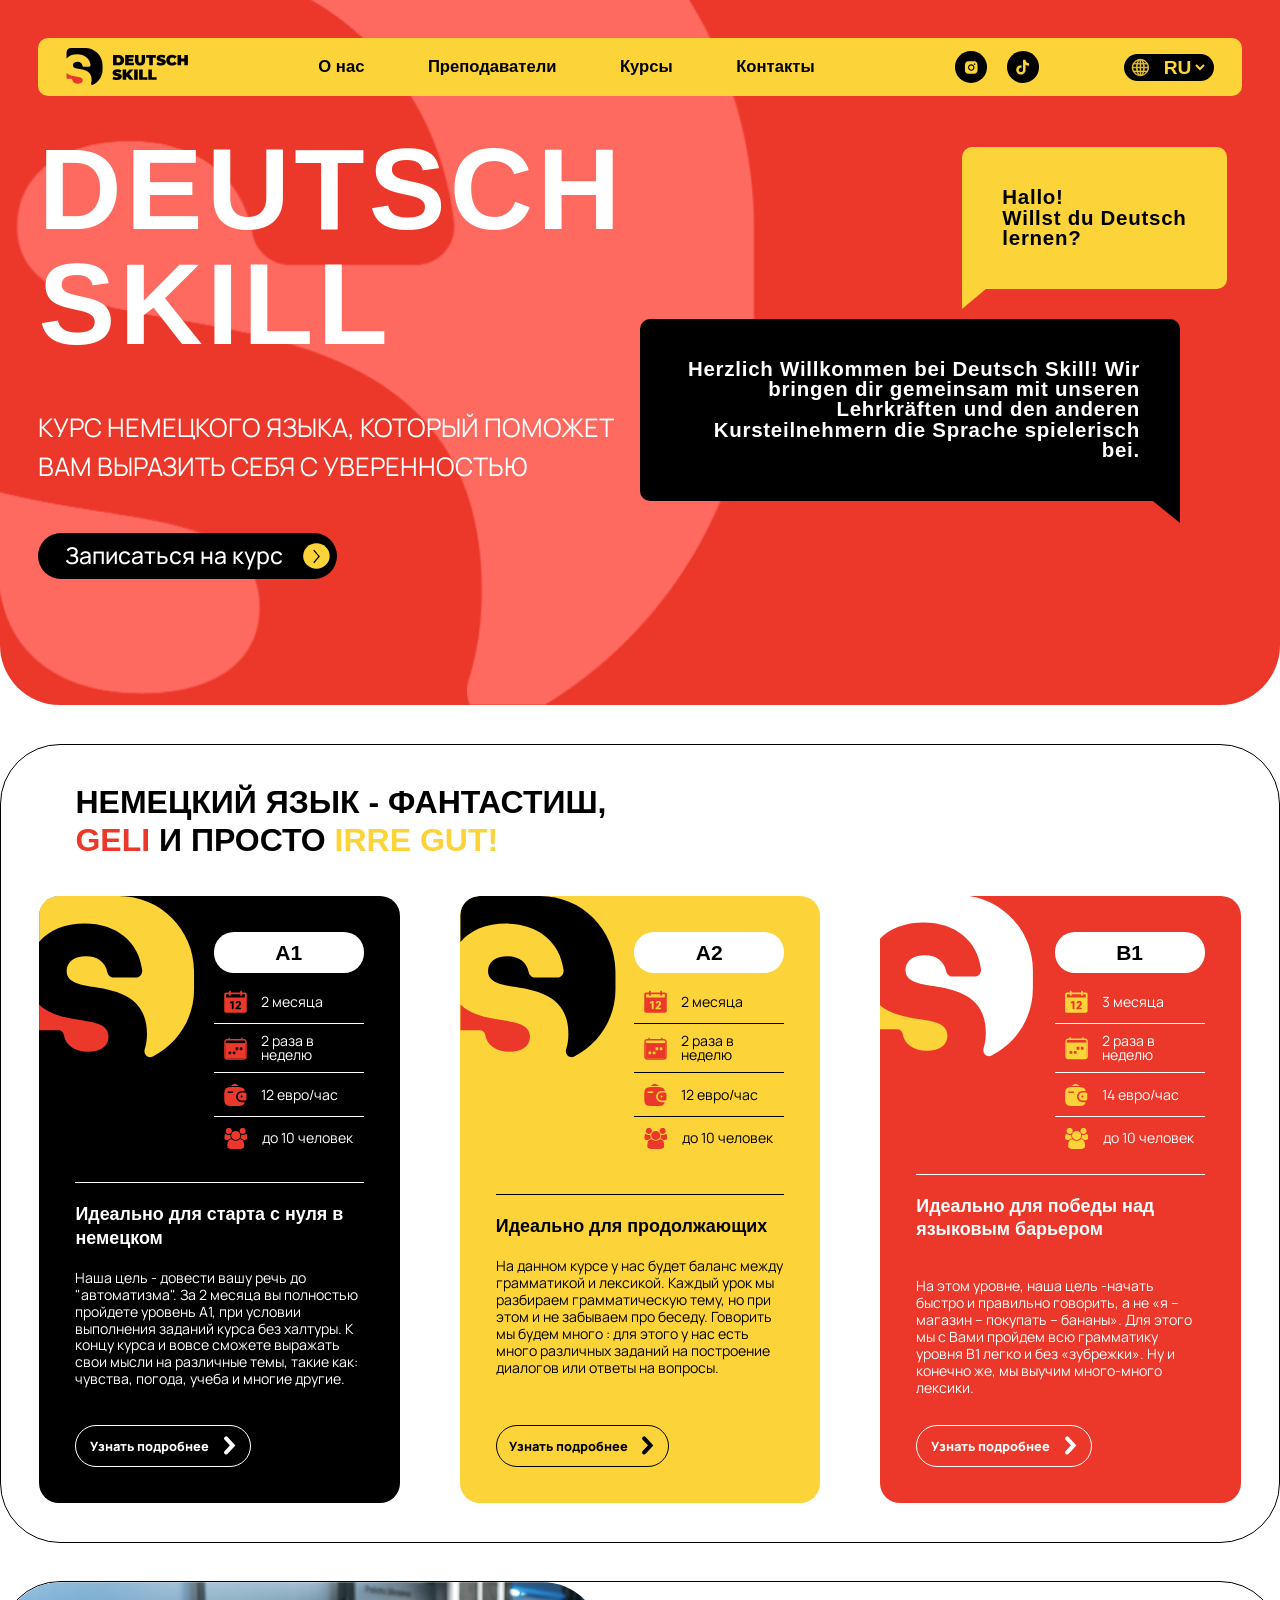
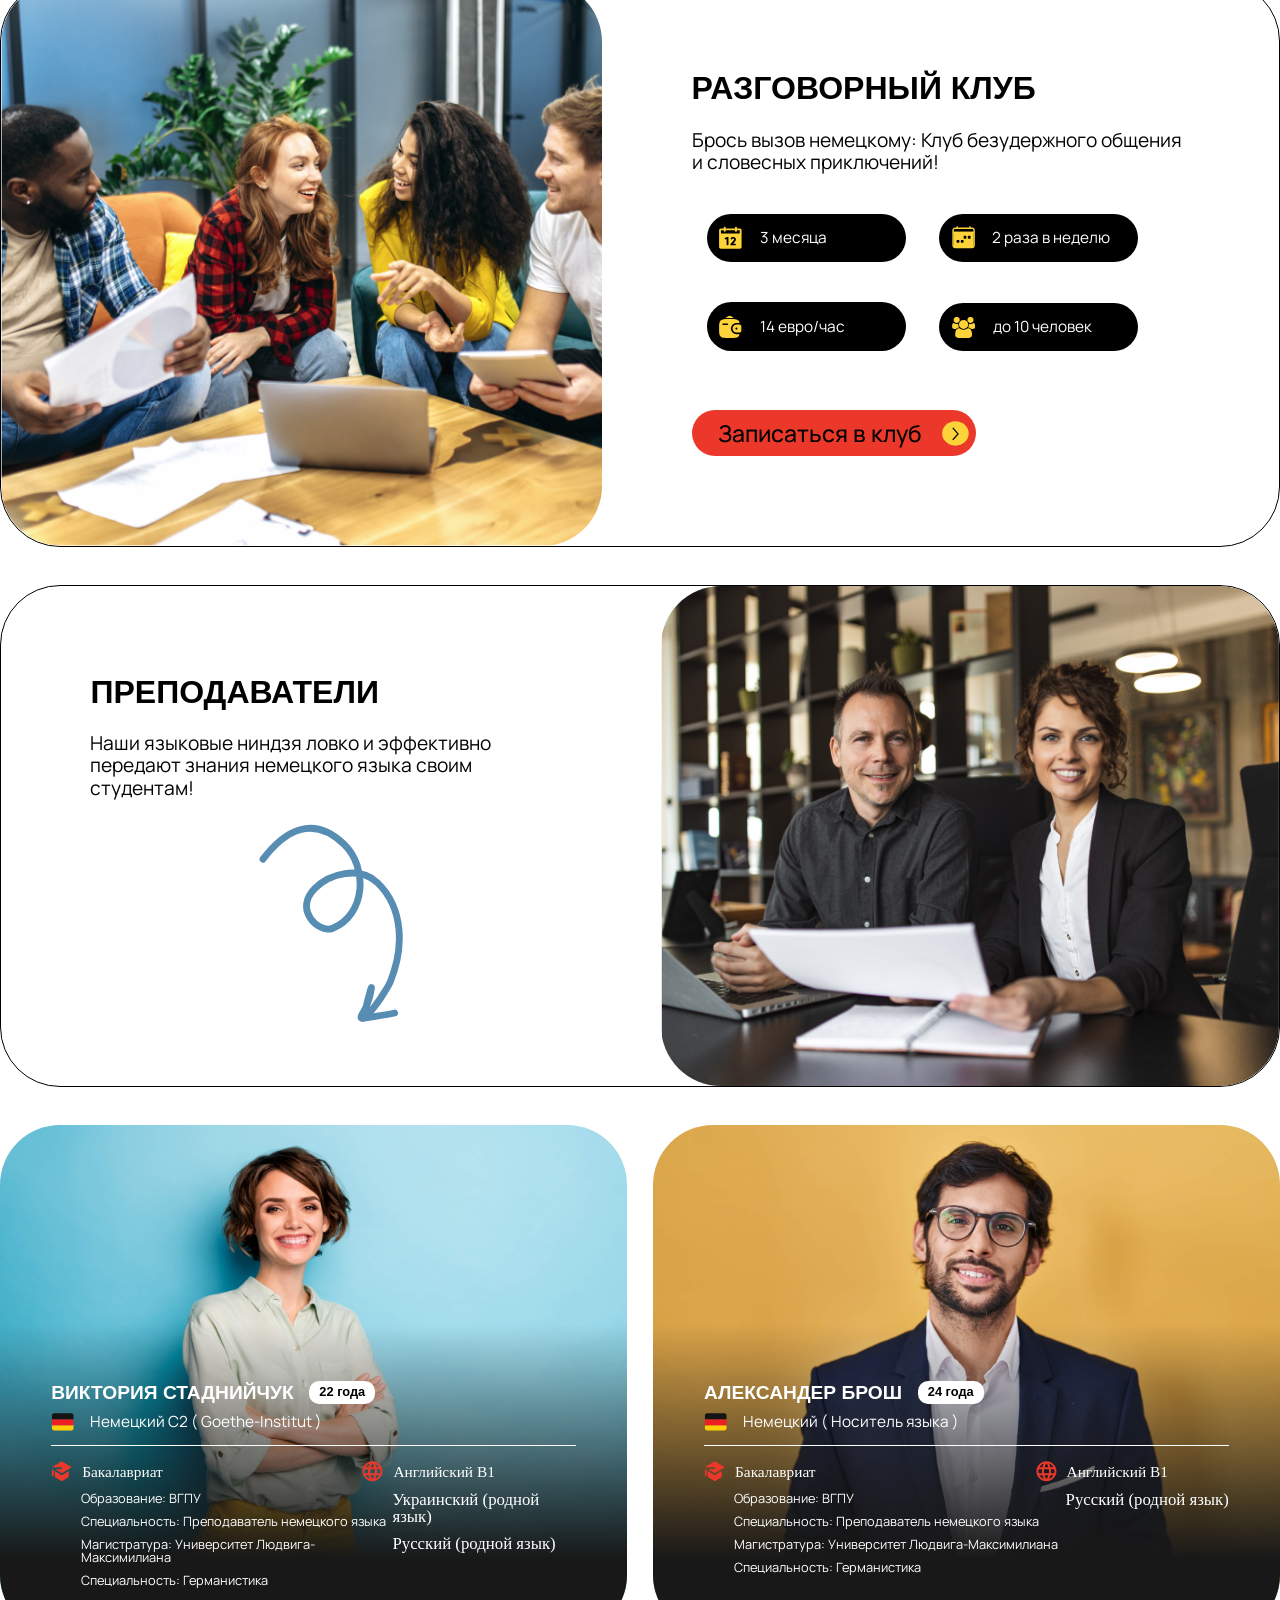
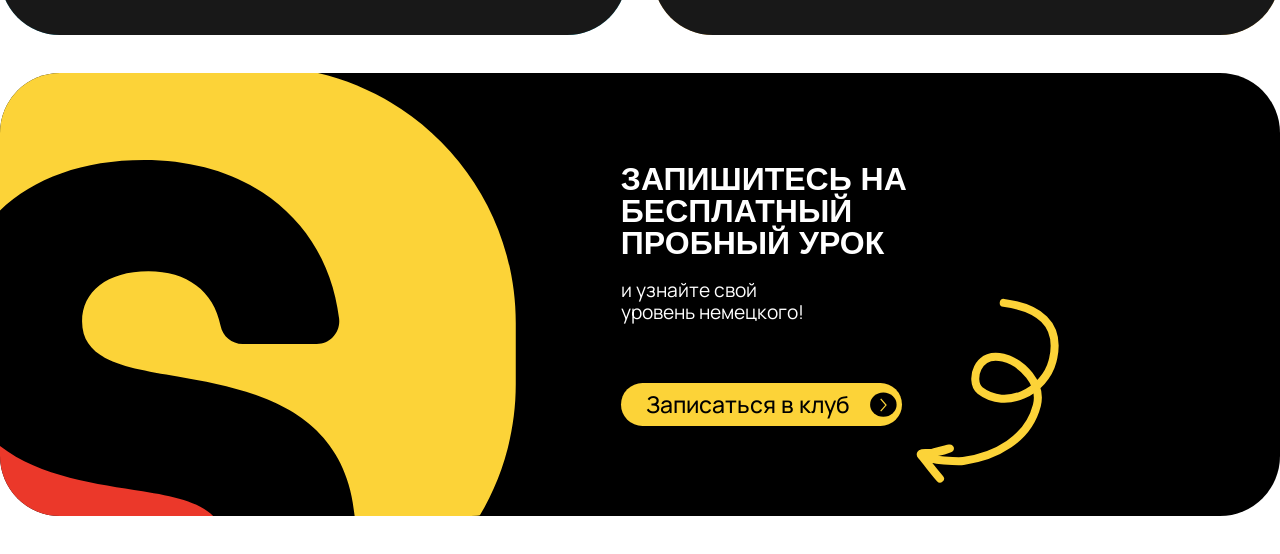
==== index.html @ 9c13a824 "send to TG" ====
<!DOCTYPE html>
<html lang="ru">

<head>
    <meta charset="UTF-8">
    <meta http-equiv="X-UA-Compatible" content="IE=edge">
    <meta name="viewport" content="width=device-width, initial-scale=1.0">
    <!-- fonts -->
    <link rel="stylesheet" href="https://fonts.cdnfonts.com/css/gilroy-bold?styles=20876,20877,20878,20879,20880">
    <link rel="preconnect" href="https://fonts.googleapis.com">
    <link rel="preconnect" href="https://fonts.gstatic.com" crossorigin>
    <link href="https://fonts.googleapis.com/css2?family=Manrope:wght@200;300;400;500;600;700;800&display=swap"
        rel="stylesheet">
    <link rel="preconnect" href="fonts/Object_Sans/ObjectSans/ObjectSans-Heavy.otf">
    <link rel="preconnect" href="fonts/Object_Sans/ObjectSans/ObjectSans-HeavySlanted.otf">
    <link rel="preconnect" href="fonts/Object_Sans/ObjectSans/ObjectSans-Regular.otf">
    <link rel="preconnect" href="fonts/Object_Sans/ObjectSans/ObjectSans-Slanted.otf">

    <link rel="stylesheet" href="style.css">

    <title>DeutschSkill</title>
    <link rel="shortcut icon" type="image/svg" href="src/ico/favicon.ico" />
</head>

<body>
    <script src="js/lang.js"></script>
    <div class="wrapper">

        <section id="header">
            <header class="header">
                <div class="header-navigation">
                    <div class="header-navigation-large">
                        <div class="navigation-logo">
                            <img src="src/img/Group.svg" alt="Logo_nav">
                        </div>
                        <nav class="navigation-navbar ">
                            <a href="#club" class="navigation-navbar--pill lng-menu-about">О нас</a>
                            <a href="#teachersblock" class="navigation-navbar--pill lng-menu-teachers">Преподаватели</a>
                            <a href="#cards" class="navigation-navbar--pill lng-menu-courses">Курсы</a>
                            <a href="#inviteblock" class="navigation-navbar--pill lng-menu-contact">Контакты</a>
                        </nav>
                        <div class="navigation-links">
                            <div class="navigation-links--socialbtn">
                                <a href="#"><img src="src/ico/bxl_instagram.svg" alt="instagram_icon"></a>
                            </div>
                            <div class="navigation-links--socialbtn">
                                <a href="#"><img src="src/ico/bxl_tiktok.svg" alt="tiktok_icon"></a>
                            </div>
                        </div>
                        <div class="navigation-lang">
                            <div class="navigation-lang--current">
                                <img src="src/ico/global.svg" alt="" class="navigation-lang--ico">
                                <select class="navigation-lang--lang">
                                    <option value="ua">UA</option>
                                    <option value="ru" selected>RU</option>
                                    <option value="de">DE</option>
                                </select>
                            </div>
                        </div>
                    </div>
                    <div class="header-navigation-mobile">
                        <div class="navigation-logo">
                            <a href="#header">
                                <img src="src/img/Group.svg" alt="Logo_nav">
                            </a>
                        </div>
                        <nav class="navigation-navbar-mobile hidden-d">
                            <a href="#club" class="navigation-navbar--pill lng-mobilemenu-about">О нас</a></li>
                            <a href="#teachersblock"
                                class="navigation-navbar--pill lng-mobilemenu-teachers">Преподаватели</a>
                            <a href="#cards" class="navigation-navbar--pill lng-mobilemenu-courses">Курсы</a>
                            <a href="#inviteblock" class="navigation-navbar--pill lng-mobilemenu-contact">Контакты</a>
                        </nav>
                        <div class="navigation-mobile--buttons">
                            <div class="navigation-mobile--burgerpill">
                                <img src="src/ico/burger-menu.svg" alt="burger" class="burgerpill">
                                <img src="src/ico/burger-menu_cross.svg" alt="cross" class="burgerpill-cross hidden-d">
                            </div>
                            <div class="navigation-lang">
                                <div class="navigation-lang--current">
                                    <img src="src/ico/global.svg" alt="" class="navigation-lang--ico">
                                    <select class="navigation-lang--lang">
                                        <option value="ua">UA</option>
                                        <option value="ru" selected>RU</option>
                                        <option value="de">DE</option>
                                    </select>
                                </div>
                            </div>
                        </div>
                    </div>
                </div>
                <div class="header-content">
                    <div class="header-content--textblock">
                        <h1 class="header-title">Deutsch <br> SKILL</h1>
                        <h2 class="header-description lng-head">Курс немецкого языка, который поможет <br> вам выразить
                            себя с
                            уверенностью</h2>
                        <div class="header-button btnanimate s-btn">
                            <div class="header-button--text lng-btn1">Записаться на курс</div>
                            <a href="#" class="header-button--link"><img class="button--img" src="src/ico/circle.svg"
                                    alt="header_btn"></a>
                        </div>
                    </div>
                    <div class="header-content--images">
                        <div id="dialog1" class="dialog1 clodchat hidden">
                            <p>Hallo!<br>Willst du Deutsch <br> lernen?</p>
                        </div>
                        <div id="dialog2" class="dialog2 clodchat hidden">
                            <p>Herzlich Willkommen bei Deutsch Skill! Wir bringen dir gemeinsam mit unseren Lehrkräften
                                und den anderen Kursteilnehmern
                                die Sprache spielerisch bei.</p>
                        </div>
                        <div id="dialog3" class="dialog3 clodchat hidden">
                            <p>Ooh, das klingt interessant! Wie melde ich mich für den Sprachkurs an?</p>
                        </div>
                    </div>
                </div>
            </header>
        </section>
        <section id="cards">
            <div class="coursescards">
                <h2 class="coursescards-header lng-cours-head">НЕМЕЦКИЙ ЯЗЫК - ФАНТАСТИШ, <br> <span
                        class="red">GELI</span> И ПРОСТО
                    <span class="yellow">IRRE GUT!</span>
                </h2>
                <div class="coursescards-cards">
                    <div class="coursescards-cards--card card1">
                        <div class="card-header">
                            <div class="card-header--logo"></div>
                            <div class="card-header--content">
                                <div class="level">
                                    <p>A1</p>
                                </div>
                                <div class="session card-token"><img src="src/ico/calendar_r.svg" alt="session">
                                    <p class="lng-card-session-a1">2 месяца</p>
                                </div>
                                <div class="period card-token"><img src="src/ico/calendar2_r.svg" alt="period">
                                    <p class="lng-card-period-a1">2 раза в неделю</p>
                                </div>
                                <div class="price card-token"><img src="src/ico/wallet_r.svg" alt="price">
                                    <p class="lng-card-price-a1">12 евро/час</p>
                                </div>
                                <div class="group card-token"><img src="src/ico/fa_group_r.svg" alt="group">
                                    <p class="lng-card-group-a1">до 10 человек</p>
                                </div>
                            </div>
                        </div>
                        <div class="cadr-description">
                            <h3 class="cadr-description--title lng-a1-title">Идеально для старта с нуля в немецком</h3>
                            <p class="cadr-description--text lng-a1-text">Наша цель - довести вашу речь до
                                "автоматизма". За 2
                                месяца вы полностью пройдете уровень А1, при условии выполнения заданий курса без
                                халтуры. К концу курса и вовсе сможете выражать свои мысли на различные темы, такие как:
                                чувства, погода, учеба и многие другие.</p>
                        </div>
                        <div class="card-button btnanimate s-btn">
                            <div class="card-button--text lng-btn2">Узнать подробнее</div>
                            <a href="#" class="card-button--link"><img class="card-button--img"
                                    src="src/ico/polygon_w.svg" alt="card_btn"></a>
                        </div>
                    </div>
                    <div class="coursescards-cards--card card2">
                        <div class="card-header">
                            <div class="card-header--logo"></div>
                            <div class="card-header--content">
                                <div class="level">
                                    <p>A2</p>
                                </div>
                                <div class="session2 card-token"><img src="src/ico/calendar_r.svg" alt="session">
                                    <p class="lng-card-session-a2">2 месяца</p>
                                </div>
                                <div class="period2 card-token"><img src="src/ico/calendar2_r2.svg" alt="period">
                                    <p class="lng-card-period-a2">2 раза в неделю</p>
                                </div>
                                <div class="price2 card-token"><img src="src/ico/wallet_r.svg" alt="price">
                                    <p class="lng-card-price-a2">12 евро/час</p>
                                </div>
                                <div class="group2 card-token"><img src="src/ico/fa_group_r.svg" alt="group">
                                    <p class="lng-card-group-a2">до 10 человек</p>
                                </div>
                            </div>
                        </div>
                        <div class="cadr-description2">
                            <h3 class="cadr-description--title lng-a2-title">Идеально для продолжающих</h3>
                            <p class="cadr-description--text lng-a2-text">На данном курсе у нас будет баланс между
                                грамматикой и
                                лексикой. Каждый урок мы разбираем грамматическую тему, но при этом и не забываем про
                                беседу. Говорить мы будем много : для этого у нас есть много различных заданий на
                                построение диалогов или ответы на вопросы.</p>
                        </div>
                        <div class="card-button2 btnanimate s-btn">
                            <div class="card-button--text lng-btn3">Узнать подробнее</div>
                            <a href="#" class="card-button--link"><img class="card-button--img"
                                    src="src/ico/polygon_b.svg" alt="card_btn"></a>
                        </div>
                    </div>
                    <div class="coursescards-cards--card card3">
                        <div class="card-header">
                            <div class="card-header--logo"></div>
                            <div class="card-header--content">
                                <div class="level">
                                    <p>B1</p>
                                </div>
                                <div class="session card-token"><img src="src/ico/calendar_y.svg" alt="session">
                                    <p class="lng-card-session-b1">3 месяца</p>
                                </div>
                                <div class="period card-token"><img src="src/ico/calendar2_y.svg" alt="period">
                                    <p class="lng-card-period-b1">2 раза в неделю</p>
                                </div>
                                <div class="price card-token"><img src="src/ico/wallet_y.svg" alt="price">
                                    <p class="lng-card-price-b1">14 евро/час</p>
                                </div>
                                <div class="group card-token"><img src="src/ico/fa_group_y.svg" alt="group">
                                    <p class="lng-card-group-b1">до 10 человек</p>
                                </div>
                            </div>
                        </div>
                        <div class="cadr-description">
                            <h3 class="cadr-description--title lng-b1-title">Идеально для победы над языковым барьером
                            </h3>
                            <p class="cadr-description--text lng-b1-text"><br> На этом уровне, наша цель -начать быстро
                                и правильно
                                говорить, а не «я – магазин – покупать – бананы». Для этого мы с Вами пройдем всю
                                грамматику уровня В1 легко и без «зубрежки». Ну и конечно же, мы выучим много-много
                                лексики.</p>
                        </div>
                        <div class="card-button btnanimate s-btn">
                            <div class="card-button--text lng-btn5">Узнать подробнее</div>
                            <a href="#" class="card-button--link"><img class="card-button--img"
                                    src="src/ico/polygon_w.svg" alt="card_btn"></a>
                        </div>
                    </div>
                </div>
            </div>
        </section>
        <section id="club">
            <div class="club">
                <div class="club-img"></div>
                <div class="club-content">
                    <h3 class="club-content--title lng-club-title">РАЗГОВОРНЫЙ КЛУБ</h3>
                    <p class="club-content--description lng-club-text">Брось вызов немецкому: Клуб безудержного общения
                        и словесных
                        приключений!</p>
                    <div class="club-content--tokens">
                        <div class="token">
                            <img src="src/ico/calendar_y.svg" alt="token-img" class="token-img">
                            <div class="token-text lng-club-sesion">3 месяца</div>
                        </div>
                        <div class="token">
                            <img src="src/ico/calendar2_y2.svg" alt="token-img" class="token-img">
                            <div class="token-text lng-club-period">2 раза в неделю</div>
                        </div>
                        <div class="token">
                            <img src="src/ico/wallet_y.svg" alt="token-img" class="token-img">
                            <div class="token-text lng-club-price">14 евро/час</div>
                        </div>
                        <div class="token">
                            <img src="src/ico/fa_group_y.svg" alt="token-img" class="token-img">
                            <div class="token-text lng-club-group">до 10 человек</div>
                        </div>
                    </div>
                    <div class="club-content--btn btnanimate s-btn">
                        <div class="button--text lng-club-btn">Записаться в клуб</div>
                        <a href="#" class="button--link"><img class="button--img" src="src/ico/circle.svg"
                                alt="club-content--btn"></a>
                    </div>
                </div>
            </div>
        </section>
        <section id="teachers">
            <div class="teachers" id="teachersblock">
                <div class="teachers-content">
                    <h3 class="teachers-content--title lng-teach-title">ПРЕПОДАВАТЕЛИ</h3>
                    <p class="teachers-content--text lng-teach-text">Наши языковые ниндзя ловко и эффективно передают
                        знания немецкого
                        языка своим студентам!</p>
                    <img src="src/ico/Vector.svg" alt="arrow" class="teachers-content--img">
                </div>
                <div class="teachers-img"></div>
            </div>
            <div class="teachers-profiles">
                <div class="teachers-profiles--victoria profile">
                    <div class="profile-content">
                        <div class="profiles-name">
                            <h3 class="lng-t1-name">Виктория Стаднийчук</h3>
                            <div class="profiles-age lng-t1-age">22 года</div>
                        </div>
                        <div class="profiles-exp">
                            <img src="src/ico/flag-germany.svg" alt="profiles-exp" class="profiles-exp--img">
                            <p class="profiles-exp--text lng-t1-prof">Немецкий С2 ( Goethe-Institut )</p>
                        </div>
                        <div class="profiles-education">
                            <div class="profiles-education--block1">
                                <div class="profiles-education--text">
                                    <div class="education-title">
                                        <img src="src/ico/education.svg" alt="profiles-education"
                                            class="education-title--img">
                                        <h3 class="education-title--val lng-t1-ed">Бакалавриат</h3>
                                    </div>
                                    <p class="lng-t1-ed1">Образование: ВГПУ</p>
                                    <p class="lng-t1-ed2">Специальность: Преподаватель немецкого языка</p>
                                    <p class="lng-t1-ed3">Магистратура: Университет Людвига-Максимилиана</p>
                                    <p class="lng-t1-ed4">Специальность: Германистика</p>
                                </div>
                            </div>
                            <div class="profiles-education--block2">
                                <div class="profiles-education--lang">
                                    <div class="education-title">
                                        <img src="src/ico/group_r.svg" alt="profiles-education"
                                            class="education-title--img">
                                        <h3 class="education-title--val lng-t1-edl1">Английский B1</h3>
                                    </div>
                                    <p class="lng-t1-edl2">Украинский (родной язык)</p>
                                    <p class="lng-t1-edl3">Русский (родной язык)</p>
                                </div>
                            </div>
                        </div>
                    </div>
                </div>
                <div class="teachers-profiles--alex profile">
                    <div class="profile-content">
                        <div class="profiles-name">
                            <h3 class="lng-t2-name">АЛЕКСАНДЕР БРОШ</h3>
                            <div class="profiles-age lng-t2-age">24 года</div>
                        </div>
                        <div class="profiles-exp">
                            <img src="src/ico/flag-germany.svg" alt="profiles-exp" class="profiles-exp--img">
                            <p class="profiles-exp--text lng-t2-prof">Немецкий ( Носитель языка )</p>
                        </div>
                        <div class="profiles-education">
                            <div class="profiles-education--block1">
                                <div class="profiles-education--text">
                                    <div class="education-title">
                                        <img src="src/ico/education.svg" alt="profiles-education"
                                            class="education-title--img">
                                        <h3 class="education-title--val lng-t2-ed">Бакалавриат</h3>
                                    </div>
                                    <p class="lng-t2-ed1">Образование: ВГПУ</p>
                                    <p class="lng-t2-ed2">Специальность: Преподаватель немецкого языка</p>
                                    <p class="lng-t2-ed3">Магистратура: Университет Людвига-Максимилиана</p>
                                    <p class="lng-t2-ed4">Специальность: Германистика</p>
                                </div>
                            </div>
                            <div class="profiles-education--block2">
                                <div class="profiles-education--lang">
                                    <div class="education-title">
                                        <img src="src/ico/group_r.svg" alt="profiles-education"
                                            class="education-title--img">
                                        <h3 class="education-title--val lng-t2-edl1">Английский B1</h3>
                                    </div>
                                    <p class="lng-t2-edl2">Русский (родной язык)</p>
                                </div>
                            </div>
                        </div>
                    </div>
                </div>
            </div>
        </section>
        <section id="invite">
            <div class="invite" id="inviteblock">
                <div class="invite-img"></div>
                <div class="invite-content">
                    <h3 class="invite-content--title lng-invite-title">ЗАПИШИТЕСЬ
                        НА БЕСПЛАТНЫЙ ПРОБНЫЙ УРОК</h3>
                    <p class="invite-content--text lng-invite-text">и узнайте свой <br> уровень немецкого!</p>
                    <div class="invite-content--btn btnanimate s-btn">
                        <div class="button--text lng-club-btn2">Записаться в клуб</div>
                        <a href="#" class="button--link"><img class="button--img" src="src/ico/circle2.svg"
                                alt="club-content--btn"></a>
                    </div>
                </div>
                <img src="src/ico/Vector2.svg" alt="invite-content--img" class="invite-content--img">
            </div>
        </section>
    </div>
    <div class="wrapper-form hidden-d">
        <section id="form">
            <div class="contact-form">
                <div class="close-form">
                    <img src="src/ico/burger-menu_cross.svg" alt="cross" class="cross">
                </div>

                <div class="contact-form-header">
                    <h3 class="lng-contact-form-header">Оставить заявку или задать вопрос</h3>
                </div>
                <form action="send_mail.php" method="post" id="myForm">

                    <label for="name" class="lng-form-name">Имя:*</label>
                    <input type="text" name="name" id="form-name" class="form-name">

                    <label for="mail" class="lng-form-mail">Почта:*</label>
                    <input type="email" name="mail" id="form-mail" class="form-mail">

                    <label for="phone" class="lng-form-phone">Телефон:</label>
                    <input type="text" name="phone" id="form-phone" class="form-phone">

                    <label for="message" class="lng-form-message">Сообщение:</label>
                    <textarea type="text" name="message" id="form-msg" class="form-message"></textarea>

                    <input id="polit-checkbox" checked type="checkbox" class="polit-checkbox" name="checkbox" value="1">
                    <label for="checkbox" class="lng-form-checkbox"><a href="#">Я согласен с условиями использования
                            и политикой конфиденциальности</a></label>
                    <br>
                    <button id="submit-btn" type="submit" class="submit-btn">
                        <div class="button--text lng-formbtn">Отправить</div>
                        <a href="#" class="card-button--link"><img class="button--img" src="src/ico/circle2.svg"
                                alt="club-content--btn"></a>
                    </button>

                </form>
            </div>
        </section>
    </div>
    <script src="js/header_animation.js"></script>
    <script src="js/mobile_menu.js"></script>
    <script src="js/chenge_lang.js"></script>
    <script src="js/send_mail.js"></script>
</body>

</html>
---- style.css ----
/*zero style*/
* {
    padding: 0;
    margin: 0;
    border: 0
}

*,
:after,
:before {
    -moz-box-sizing: border-box;
    -webkit-box-sizing: border-box;
    box-sizing: border-box
}

:active,
:focus {
    outline: 0
}

a:active,
a:focus {
    outline: 0
}

aside,
footer,
header,
nav {
    display: block
}

body,
html {
    height: 100%;
    width: 100%;
    font-size: 100%;
    line-height: 1;
    font-size: 14px;
    -ms-text-size-adjust: 100%;
    -moz-text-size-adjust: 100%;
    -webkit-text-size-adjust: 100%
}

button,
input,
textarea {
    font-family: inherit
}

input::-ms-clear {
    display: none
}

button {
    cursor: pointer
}

button::-moz-focus-inner {
    padding: 0;
    border: 0
}

a,
a:visited {
    text-decoration: none
}

a:hover {
    text-decoration: none
}

ul li {
    list-style: none
}

img {
    vertical-align: top
}

h1,
h2,
h3,
h4,
h5,
h6 {
    font-size: inherit;
    font-weight: 400
}

/*----------*/
/*-- base --*/
.wrapper,
.wrapper-form {
    width: 100%;
    padding: 0;
    margin: 0;
    background-color: #fff;
    overflow-y: hidden;
}

.s-btn {
    cursor: pointer;
}

html {
    scroll-behavior: smooth;
}

.btnanimate:hover {
    transform: scale(1.04);
    transition: 0.5s;
}

@keyframes fadeInRight {
    0% {
        opacity: 0;
        transform: translateX(500px);
    }

    100% {
        opacity: 1;
        transform: translateX(0);
    }
}

@keyframes fadeInLeft {
    0% {
        opacity: 0;
        transform: translateX(-500px);
    }

    100% {
        opacity: 1;
        transform: translateX(0);
    }
}

.fadeInRight {
    animation-name: fadeInRight;
    animation-duration: 1s;
    animation-fill-mode: both;
}

.fadeInLeft {
    animation-name: fadeInLeft;
    animation-duration: 1s;
    animation-fill-mode: both;
}


/*-- header --*/
.header {
    width: 100%;
    background-color: #eb382a;
    border-radius: 0 0 60px 60px;
    padding: 3%;
    background-image: url(src/img/deutsch_skill_logo-big.png);
    background-repeat: no-repeat;
    background-size: contain;
}

.header-navigation {
    background-color: #FCD338;
    border-radius: 10px;
    margin-bottom: 3%;
    position: relative;
    z-index: 300;
}

.navigation-logo img {
    height: 3vw;
}

.header-navigation-large {
    display: flex;
    justify-content: space-between;
    align-items: center;
    /*padding: 10px 30px;*/
    padding: 0.8% 2.3%;
}

.navigation-navbar--pill {
    color: #000;
    font-family: 'Gilroy', sans-serif;
    font-weight: 700;
    font-size: 1.3vw;
    margin: 0 30px;
}

.navigation-navbar--pill:hover {
    text-decoration: underline solid 1px #000;
}

.navigation-links--socialbtn {
    display: flex;
    justify-content: center;
    align-items: center;
    background: #000;
    padding: 8%;
    border-radius: 50%;
}

.navigation-links--socialbtn img {
    width: 1.5vw;
    height: 1.5vw;
}

.navigation-lang--current {
    display: flex;
    justify-content: center;
    align-items: center;
    background: #000;
    padding: 1%;
    width: 7vw;
    height: 2.1vw;
    border-radius: 1.2vw;
}

.navigation-lang--current img {
    height: 1.5vw;
}

.navigation-lang--dropdown {
    display: none;
}

.navigation-lang--lang {
    margin-left: 10px;
    color: #FCD338;
    background-color: black;
    font-size: 1.5vw;
    font-weight: 600;
}

.navigation-links {
    display: flex;
}

.navigation-links--socialbtn {
    margin: 0 10px;
}

.header-navigation-mobile {
    display: none;
    justify-content: space-between;
    padding: 8px 15px;
    border-radius: 0 0 10px 10px;
}

.navigation-mobile--burgerpill {
    display: inline-flex;
    justify-content: center;
    align-items: center;
    background: #000;
    padding: 10px;
    border-radius: 50%;
}

.navigation-mobile--burgerpill img {
    width: 20px;
    height: 20px;
}

.close-form {
    float: right;
    border: solid 2px #FCD338;
    align-items: center;
    background: #000;
    padding: 10px;
    margin-top: 1%;
    margin-right: -3%;
    border-radius: 50%;
    cursor: pointer;
}

.cross {
    width: 30px;
    height: 30px;
}

.navigation-mobile--buttons {
    display: flex;
    cursor: pointer;
}

.navigation-navbar-mobile {
    width: 100%;
    height: auto;
    margin: 5% 1% 2%;
    padding: 4.5vh 1% 2%;
    position: absolute;
    left: -1%;
    top: 4%;
    display: flex;
    flex-direction: column;
    align-items: center;
    background-color: #FCD338;
    z-index: -1;
}

.header-content {
    display: flex;
}

.header-title {
    color: #FFF;
    font-size: 9vw;
    font-family: 'Object Sans', sans-serif;
    font-weight: 800;
    letter-spacing: 4.2px;
    text-transform: uppercase;
}

.header-description {
    color: #FFF;
    font-size: 2vw;
    font-family: 'Manrope', sans-serif;
    line-height: 1.5;
    text-transform: uppercase;
    margin: 8% 0;
}

.header-content--images {
    width: 100%;
    display: flex;
    flex-direction: column;
    align-items: flex-end;
}

.clodchat {
    font-size: 1.6vw;
    font-family: 'Object Sans', sans-serif;
    font-weight: 800;
    line-height: 100%;
    letter-spacing: 0.75px;
    padding: 40px;
    margin: 15px;
}

.dialog1 {
    background: #FCD338;
    position: relative;
    border-radius: 10px 10px 10px 0;
    display: inline-flex;
    text-align: left;
}

.dialog1:before {
    content: "";
    width: 0;
    height: 0;
    position: absolute;
    right: calc(100% - 31px);
    top: calc(100% - 20px);
    border-top: 14px solid transparent;
    border-left: 31px solid #FCD338;
    border-bottom: 26px solid transparent;
}

.dialog2 {
    color: #fff;
    margin-right: 10%;
    background: #000;
    position: relative;
    border-radius: 10px 10px 0 10px;
    display: inline-flex;
    text-align: right;
}

.dialog3 {
    background: #FCD338;
    position: relative;
    border-radius: 10px 10px 10px 0;
    display: inline-flex;
    text-align: left;
}

.dialog2:after {
    content: "";
    width: 0;
    height: 0;
    position: absolute;
    left: calc(100% - 32px);
    top: calc(100% - 14px);
    border-top: 10px solid transparent;
    border-right: 32px solid #000;
    border-bottom: 26px solid transparent;
}

.dialog3:after {
    content: "";
    width: 0;
    height: 0;
    position: absolute;
    right: calc(100% - 31px);
    top: calc(100% - 20px);
    border-top: 14px solid transparent;
    border-left: 31px solid #FCD338;
    border-bottom: 26px solid transparent;
}

.header-button {
    display: inline-flex;
    align-items: center;
    background-color: #000;
    padding: 0.5vw;
    border-radius: 30px;
}

.header-button--text,
.button--text {
    color: #FFF;
    margin: 5px 20px;
    font-size: 1.8vw;
    font-family: 'Manrope', sans-serif;
    font-style: normal;
    font-weight: 500;
}

.button--img {
    height: 2vw;
}

.coursescards {
    width: 100%;
    /*height: 90vh;*/
    border-radius: 60px;
    padding: 3%;
    border: #000 1px solid;
    margin-top: 3%;
}

.coursescards-header {
    color: #000;
    font-size: 2.5vw;
    font-family: 'Gilroy', sans-serif;
    font-style: normal;
    font-weight: 800;
    line-height: 120%;
    margin: 0 0 3% 3%;
    text-transform: uppercase;
}

.red {
    color: #EB382A;
}

.yellow {
    color: #FCD338;
}

.coursescards-cards {
    display: flex;
    justify-content: space-between;
}

.coursescards-cards--card {
    width: 30%;
    border-radius: 20px;
    padding: 3%;
    display: flex;
    flex-direction: column;
    justify-content: space-between;
}

.coursescards-cards--card:hover {
    scale: 1.04;
    box-shadow: 3px 3px 7px #464545db;
    transition: 0.5s;
}

.card1 {
    background-color: #000;
    color: #FFF;
    background-image: url(src/img/Group_b.svg);
    background-repeat: no-repeat;
}

.card2 {
    background-color: #FCD338;
    background-image: url(src/img/Group_y.svg);
    background-repeat: no-repeat;
}

.card3 {
    background-color: #EB382A;
    color: #FFF;
    background-image: url(src/img/Group_r.svg);
    background-repeat: no-repeat;
    background-position-x: -3px;
    background-position-y: -1px;
}

.card-header {
    display: flex;
}

.card-header--logo {
    width: 45%;
}

.card-header--content {
    width: 55%;
    padding: 0 0 0 3%;
}

.level {
    background-color: #fff;
    color: #000;
    padding: 10px 20px;
    border-radius: 20px;
    font-size: 1.5rem;
    font-weight: 800;
    font-family: 'Object Sans', sans-serif;
    text-align: center;
    margin-bottom: 5%;

}

.card-token {
    display: flex;
    align-items: center;
    /*margin: 10px 0;*/
    padding: 10px 0 10px 10px;
}

.session,
.period,
.price {
    border-bottom: 1px solid #FFF;
}

.session2,
.period2,
.price2 {
    border-bottom: 1px solid #000;
}

.card-token p {
    margin-left: 10%;
    font-size: 1.1vw;
    font-family: 'Manrope', sans-serif;
}

.cadr-description {
    border-top: 1px solid #FFF;
    margin-top: 5%;
    padding-top: 20px;
    margin-bottom: 10%;
}


.cadr-description2 {
    border-top: 1px solid #000;
    margin-top: 5%;
    padding-top: 20px;
    margin-bottom: 10%;
    margin-bottom: 10%;
}

.cadr-description--title {
    font-size: 1.4vw;
    font-family: 'Object Sans', sans-serif;
    font-style: normal;
    font-weight: 800;
    line-height: 1.3;
    margin-bottom: 20px;
}

.cadr-description--text {
    font-size: 1.1vw;
    font-family: 'Manrope', sans-serif;
    font-style: normal;
    font-weight: 400;
    line-height: 1.2;
}

.card-button {
    display: inline-flex;
    align-items: center;
    justify-content: space-around;
    border: 1px solid #FFF;
    border-radius: 30px;
    padding: 10px;
    margin: 0 39% 0 0;
}

.card-button2 {
    display: inline-flex;
    align-items: center;
    justify-content: space-around;
    border: 1px solid #000;
    border-radius: 30px;
    padding: 10px;
    margin: 0 40% 0 0;
}

.card-button--text {
    font-size: 1vw;
    font-family: 'Manrope', sans-serif;
    font-style: normal;
    font-weight: 800;
    line-height: normal;
    margin-right: 5%;
}

.card-button--img {
    width: 1rem;
}

.club {
    width: 100%;
    display: flex;
    float: left;
    border-radius: 60px;
    border: #000 1px solid;
    margin-top: 3%;
}

.club-img {
    width: 70%;
    background-image: url(src/img/shutterstock_conversation.png);
    background-size: cover;
    border-radius: 60px;
}

.club-content {
    padding: 7%;
}

.club-content--title,
.teachers-content--title,
.invite-content--title {
    color: #000;
    font-size: 2.5vw;
    font-family: 'Object Sans', sans-serif;
    font-weight: 800;
    text-transform: uppercase;
}

.club-content--description,
.teachers-content--text,
.invite-content--text {
    color: #000;
    font-size: 1.5vw;
    font-family: 'Manrope', sans-serif;
    font-weight: 400;
    line-height: 118%;
    margin: 5% 0 5% 0;
}

.club-content--tokens {
    margin-bottom: 7%;
}

.token {
    width: 40%;
    display: inline-flex;
    align-items: center;
    padding: 1vw;
    background: #000;
    color: #FFF;
    margin: 3%;
    border-radius: 30px;
    margin-bottom: 5%;
    font-size: 1.2vw;
    font-family: 'Manrope', sans-serif;
}

.token-img {
    margin-right: 10%;
}

.club-content--btn {
    display: inline-flex;
    align-items: center;
    background-color: #EB382A;
    padding: 0.5vw;
    border-radius: 30px;
}

.button--text {
    color: #FFF;
}

.teachers {
    width: 100%;
    display: flex;
    float: left;
    border-radius: 60px;
    border: #000 1px solid;
    margin-top: 3%;
}

.teachers-img {
    width: 90%;
    background-image: url(src/img/shutterstock_2.png);
    background-size: cover;
    background-position: right;
    border-radius: 60px;
}

.teachers-content {
    padding: 7% 7% 5% 7%;
    display: flex;
    flex-direction: column;
    align-items: center;
}

.teachers-content--title {
    width: 100%;
}

.teachers-content--img {
    width: 30%;
    height: auto;
}

.teachers-profiles {
    width: 100%;
    display: flex;
    float: left;
    justify-content: space-between;
    margin-top: 3%;
}

.profile {
    padding: 20% 4% 3%;
    width: 49%;
    border-radius: 60px;
    position: relative;
    z-index: 1;
}

.profile:after {
    content: '';
    position: absolute;
    top: 0;
    left: 0;
    bottom: 0;
    right: 0;
    border-radius: 60px;
    /*background: linear-gradient(0deg, rgba(24, 24, 24, 0.97) 37%, rgba(250, 250, 250, 0) 74%);*/
    background: rgb(24, 24, 24);
    background: linear-gradient(0deg, rgba(24, 24, 24, 1) 15%, rgba(250, 250, 250, 0) 61%);
    z-index: 2;
}

.teachers-profiles--victoria {
    background-image: url(src/img/t1.jpg);
    background-size: cover;
}

.teachers-profiles--alex {
    background-image: url(src/img/t2.jpg);
    background-position: 48% 0;
    background-size: cover;
}

.profile-content {
    position: relative;
    z-index: 3;
}

.profiles-name {
    display: flex;
    align-items: center;
}

.profiles-name h3 {
    color: #FFF;
    font-size: 1.5vw;
    font-family: 'Object Sans', sans-serif;
    font-weight: 800;
    text-transform: uppercase;
    margin: 0 3% 0 0;
}

.profiles-age {
    color: #000;
    padding: 5px 10px;
    border-radius: 10px;
    font-size: 1vw;
    font-family: 'Object Sans', sans-serif;
    font-style: normal;
    font-weight: 800;
    background-color: #fff;
}

.profiles-exp {
    display: flex;
    align-items: center;
    margin: 1% 0 2%;
}

.profiles-exp--img {
    margin-right: 3%;
}

.profiles-exp--text {
    color: #FFF;
    font-size: 1.2vw;
    font-family: 'Manrope', sans-serif;
}

.profiles-education {
    border-top: 1px solid #FFF;
    padding-top: 3%;
    display: flex;
    justify-content: space-between;
    color: #FFF;
}

.profiles-education--block1,
.profiles-education--block2 {
    display: flex;
}

.profiles-education--text {
    padding-left: 30px;
}

.profiles-education--text p {
    margin: 10px 0;
    font-size: 1vw;
    font-family: 'Manrope', sans-serif;
}

.education-title {
    display: flex;
    align-items: center;
    margin-left: -30px;
}

.education-title--img {
    margin-right: 10px;
}

.education-title--val {
    font-size: 1.2vw;
}

.profiles-education--lang p {
    font-size: 1.2rem;
    margin: 10px 0;
}

.invite {
    width: 100%;
    display: flex;
    float: left;
    border-radius: 60px;
    background: #000;
    margin: 3% 0;
}

.invite-img {
    width: 84%;
    background-image: url(src/img/Group_b.svg);
    background-repeat: no-repeat;
    background-position: -12px -7px;
    background-size: cover;
    border-radius: 60px;
}

.invite-content {
    padding: 7%;
}

.invite-content--title {
    color: #FFF;
}

.invite-content--text {
    color: #FFF;
}

.invite-content--img {
    position: relative;
    /* top: 317%; */
    left: -16%;
    bottom: -95px;
}

.invite-content--btn {
    display: inline-flex;
    align-items: center;
    background-color: #FCD338;
    padding: 5px;
    border-radius: 30px;
    margin-top: 10%;
}

.button--text {
    color: #000;
}

.contact-form {
    width: 50%;
    margin: 5% auto;
    padding: 1% 4% 2%;
    color: #FFF;
    background: #000;
    border-radius: 30px;
    font-family: 'Manrope', sans-serif;
    font-size: 1.5em;
}

.contact-form-header {
    color: #FFF;
    font-size: 2em;
    font-family: 'Manrope', sans-serif;
    font-weight: 400;
    line-height: 118%;
    text-align: center;
    margin-bottom: 3vh;
}

.contact-form input {
    width: 100%;
    font-size: 1em;
    padding: 5px 15px;
    border-radius: 20px;
    margin-top: 1vh;
    margin-bottom: 3vh;

}

.contact-form input:focus {
    box-shadow: 0 0 15px #FFF;
}

.contact-form input:hover {
    box-shadow: 0 0 15px #FFF;
}

.form-message {
    width: 100%;
    height: 120px;
    font-size: 1.3em;
    border-radius: 20px;
    margin-top: 1vh;
    margin-bottom: 3vh;
    padding: 10px 30px;
    resize: vertical;
}

.form-message:focus {
    box-shadow: 0 0 15px #FFF;
}

.form-message:hover {
    box-shadow: 0 0 15px #FFF;
}

#polit-checkbox {
    width: 15px;
    height: 15px;
    margin-bottom: 1vh;
    background-color: #FCD338;
}

form a {
    color: #FFF;
}

form a:hover {
    text-decoration: underline 1px solid #FFF;
}

.contact-form label {
    margin-left: 2%;
}

.submit-btn {
    display: inline-flex;
    align-items: center;
    background-color: #FCD338;
    padding: 5px;
    border-radius: 30px;
    margin-top: 10%;
}

.hidden {
    opacity: 0;
}

.hidden-d {
    display: none;
}

@media screen and (max-width: 1200px) {
    .header-title {
        font-size: 8rem;
    }

    .header-description {
        font-size: 1.7rem;
    }

    .navigation-lang--lang {
        font-size: 1.3vw;
    }

    .navigation-navbar--pill {
        font-size: 1.1rem;
        margin: 0 20px;
    }

    .clodchat {
        font-size: 1.3rem;
    }

    .coursescards-cards--card {
        width: 32%;
        border-radius: 20px;
        padding: 2%;
    }

    .level {
        font-size: 1.3rem;
        padding: 8px;
    }

    .card-token {
        padding: 8px 0 8px 8px;
    }

    .cadr-description--title {
        font-size: 1.3rem;
    }

    .cadr-description--text {
        font-size: 0.9rem;
    }

    .card-button,
    .card-button2 {
        width: 180px;
    }

    .card-button--text {
        font-size: 0.9rem;
    }

    .club-content {
        padding: 3%;
    }

    .club-content--title,
    .teachers-content--title {
        font-size: 2.3rem;
    }

    .club-img,
    .teachers-img {
        width: 90%;
    }

    .teachers-content {
        padding: 3% 3% 2% 3%;
    }

    .profiles-name h3 {
        font-size: 1.3rem;
    }

    .profiles-education--text p {
        margin: 5px 0;
        font-size: 0.9rem;
    }

    .education-title--val {
        font-size: 1rem;
    }

    .profiles-education--lang p {
        font-size: 1rem;
        margin: 4px 0;
    }

    .invite-content {
        padding: 3%;
    }

    .invite-content--title {
        font-size: 2.3rem;
    }

    .teachers-content--text {
        font-size: 1.5rem;
    }

    .invite-content--img {
        position: relative;
        left: -14%;
        bottom: -54px;
    }
}

@media screen and (max-width: 1050px) {
    .header-navigation-large {
        display: none;
    }

    .header-navigation-mobile {
        display: flex;
    }

    .navigation-logo img {
        height: 100%;
    }

    .navigation-navbar--pill {
        width: 100%;
        text-align: center;
        padding: 1% 0;
        border-bottom: #000 solid 1px;
    }

    .navigation-navbar--pill:hover {
        scale: 1.02;
        box-shadow: 0 2px 5px #464545db;
        transition: 0.3s;
    }

    .navigation-lang--current {
        width: 9vw;
        height: 100%;
    }

    .navigation-lang {
        margin-left: 15px;
        font-size: 2vw;
    }


    .navigation-links {
        display: none;
    }

    .header-title {
        font-size: 10vw;
    }

    .header-description {
        font-size: 3vw;
    }

    .clodchat {
        font-size: 2vw;
        padding: 30px;
    }

    .coursescards-cards {
        display: block;
    }

    .coursescards-cards--card {
        width: 80%;
        border-radius: 20px;
        padding: 2%;
        margin: 20px auto;
    }

    .cadr-description--text {
        font-size: 1.2rem;
    }

    .card-token p {
        font-size: 1.2rem;
    }

    .token {
        font-size: 1.2rem;
    }

    .club-content--title,
    .teachers-content--title,
    .invite-content--title {
        font-size: 4vw;
    }

    .invite-content--title {
        font-size: 3.5vw;
    }

    .profiles-name h3 {
        font-size: 1.1rem;
    }

    .profiles-exp--text {
        font-size: 0.95rem;
    }

    .education-title--val {
        font-size: 0.9rem;
    }

    .club-content--description,
    .teachers-content--text,
    .invite-content--text {
        font-size: 2.1vw;
    }

    .club-content--tokens {
        width: 100%;
    }

    .invite-content--img {
        position: relative;
        left: -4%;
        bottom: -35px;
    }

    .button--text {
        font-size: 1.8vw;
    }

    .contact-form {
        width: 60%;
    }


}

@media screen and (max-width: 765px) {
    .wrapper {
        padding: 0;
    }

    .header-content--images {
        display: none;
    }

    .header-navigation {
        border-radius: 0 0 10px 10px;
    }

    .navigation-lang--lang {
        font-size: 2vw;
        margin-left: 0;
    }

    .navigation-lang--current {
        width: 100%;
    }

    .navigation-lang--current img {
        display: none;
    }

    .header {
        border-radius: 0 0 30px 30px;
        padding: 3%;
        padding-bottom: 5%;
    }

    .header-title {
        font-size: 12vw;
    }

    .header-description {
        font-size: 4vw;
    }

    .header-button--text {
        font-size: 4vw;
    }

    .header-button--img {
        width: 10vw;
        height: 100%;
    }

    .coursescards,
    .club,
    .teachers {
        border-radius: 30px;
        border: none;
    }

    .button--text {
        font-size: 3vw;
    }

    .token {
        font-size: 3vw;
        padding: 2vw;
    }

    .button--img {
        height: 4vw;
    }

    .coursescards-header {
        margin-bottom: 10vw;
        font-size: 6vw;
        line-height: 100%;
    }

    .coursescards-cards--card {
        width: 100%;
        padding: 5%;
    }

    .card-token p {
        font-size: 2.5vw;
    }

    .cadr-description--title {
        font-size: 3vw;
    }

    .cadr-description--text {
        font-size: 2vw;
    }

    .club-content--title,
    .teachers-content--title,
    .invite-content--title {
        font-size: 6vw;
        margin: 5vw 0 10vw;
    }


    .club {
        flex-direction: column;
    }

    .teachers {
        flex-direction: column-reverse;
    }

    .club-img,
    .teachers-img {
        width: 100%;
        padding-bottom: 80%;
        border-radius: 30px;
    }

    .teachers-content--img {
        display: none;
    }

    .club-content--description,
    .teachers-content--text,
    .invite-content--text {
        font-size: 3vw;
    }

    .teachers-profiles {
        flex-direction: column;
    }

    .profile {
        width: 100%;
        border-radius: 30px;
        padding-top: 50%;
        margin-bottom: 5%;
    }

    .profile:after {
        border-radius: 30px;
    }

    .invite {
        border-radius: 30px;
    }

    .invite-content {
        border-radius: 30px;
        padding: 5% 5% 5% 37%;
        background-color: #000;
        background-image: url(src/img/Group_b.svg);
        background-size: 35vw;
        background-repeat: no-repeat;
        align-items: end;
        text-align: right;
    }

    .invite-img,
    .invite-content--img {
        display: none;
    }

    .invite-content--title {
        font-size: 1.2rem;
    }

    .contact-form {
        width: 90%;
    }

    .close-form {
        padding: 3px;
    }

}

@media screen and (max-width: 500px) {
    .navigation-lang--lang {
        font-size: 2em;
    }

    .card-token p,
    .token {
        font-size: 4vw;
    }

    .cadr-description--title {
        font-size: 5vw;
    }

    .cadr-description--text {
        font-size: 3vw;
    }

    .club-content--description,
    .teachers-content--text,
    .invite-content--text {
        font-size: 5vw;
    }

    .button--text {
        font-size: 4vw;
    }

    .button--img {
        height: 7vw;
    }

    .contact-form {
        width: 95%;
        font-size: 1.1em;
    }
}
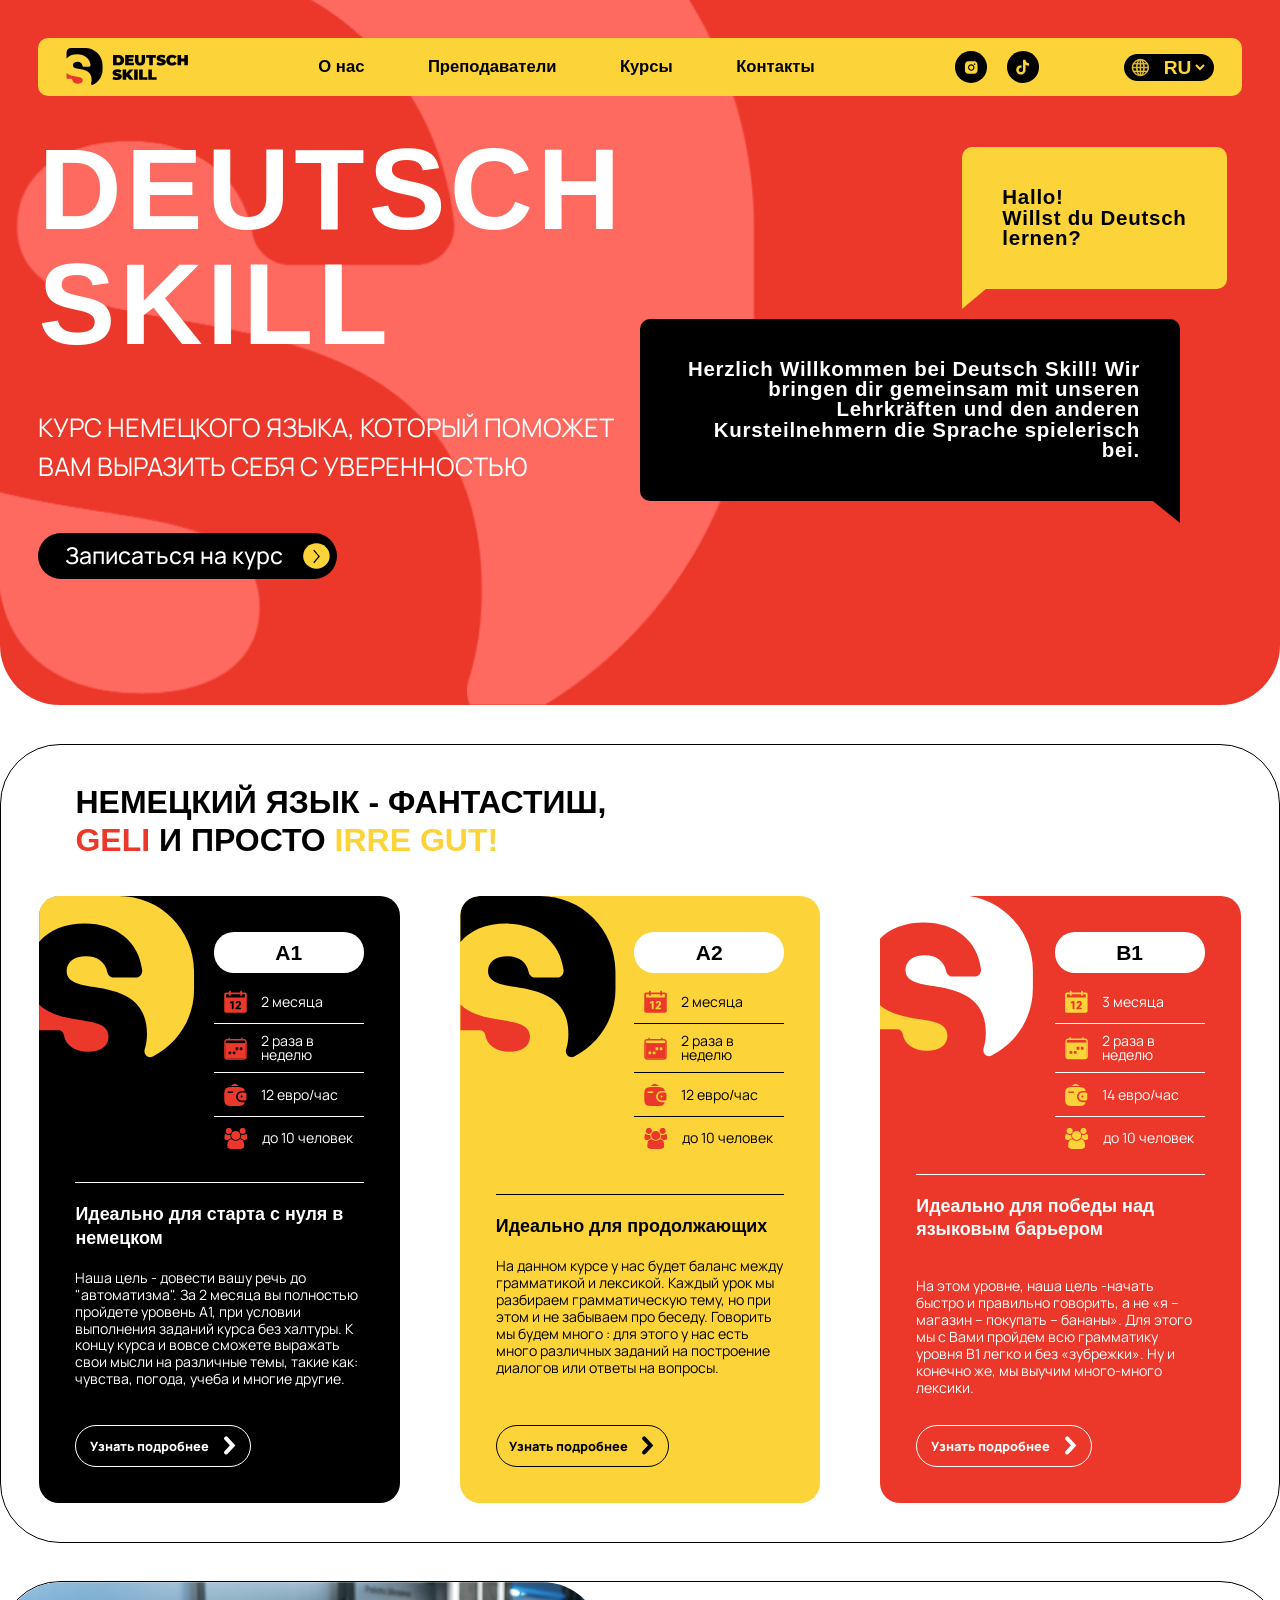
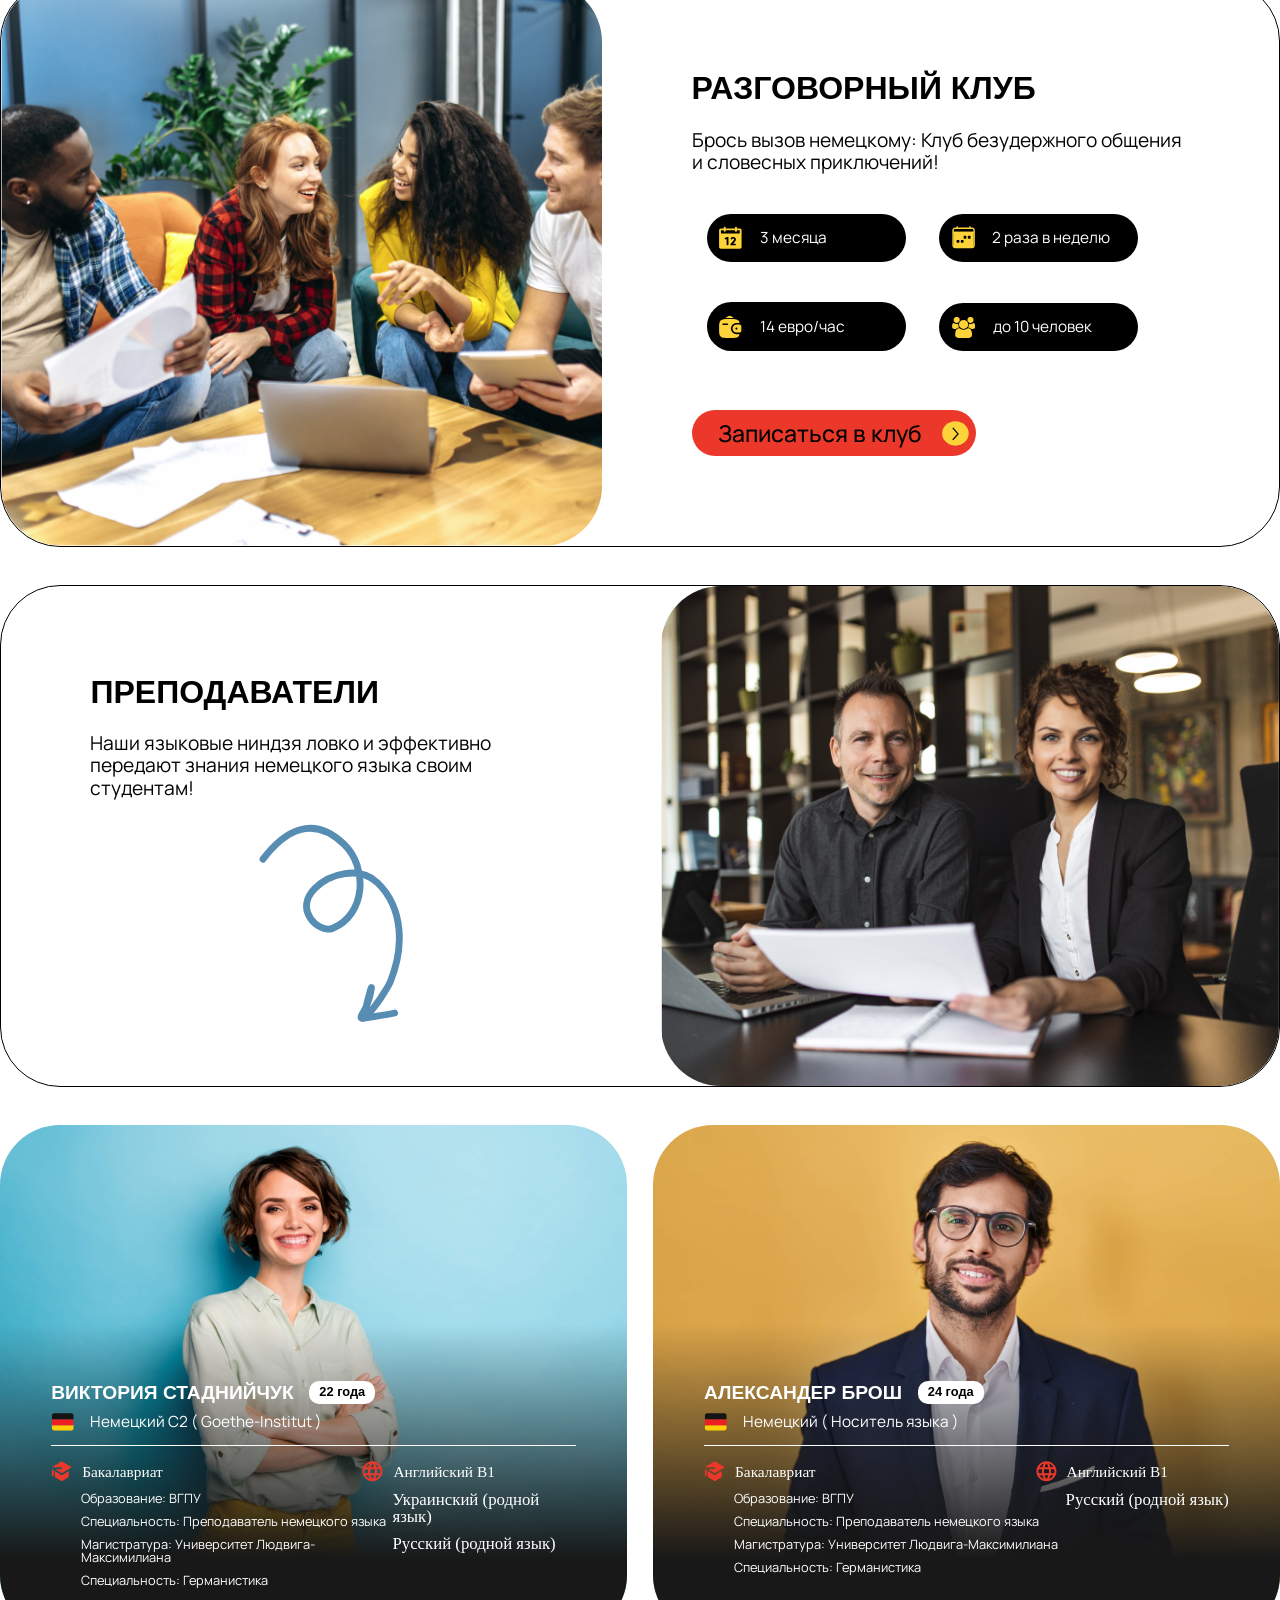
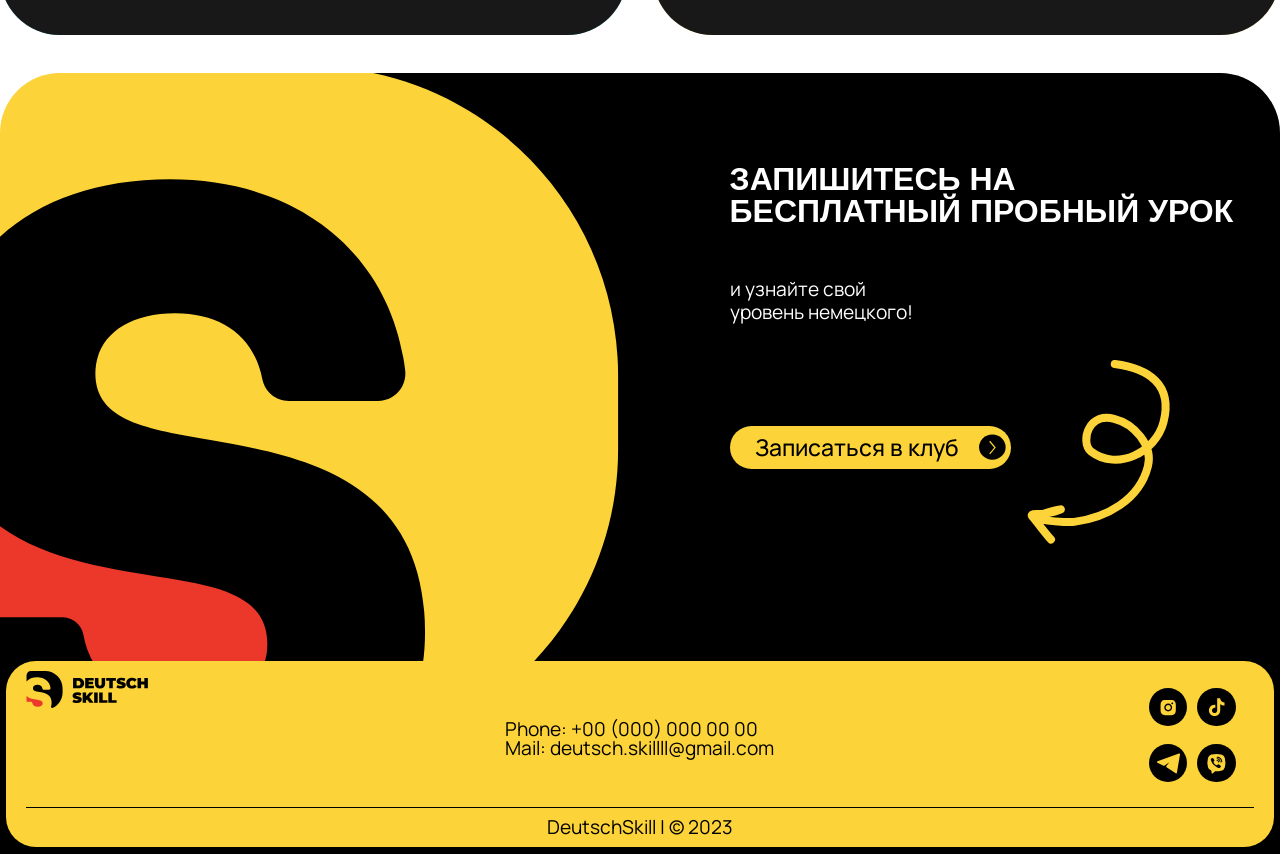
==== commit 1b82445b: "add footer" ====
--- a/index.html
+++ b/index.html
@@ -31,7 +31,7 @@
                 <div class="header-navigation">
                     <div class="header-navigation-large">
                         <div class="navigation-logo">
-                            <img src="src/img/Group.svg" alt="Logo_nav">
+                            <img src="src/img/Group.svg" alt="Logo_nav" class="logo">
                         </div>
                         <nav class="navigation-navbar ">
                             <a href="#club" class="navigation-navbar--pill lng-menu-about">О нас</a>
@@ -61,7 +61,7 @@
                     <div class="header-navigation-mobile">
                         <div class="navigation-logo">
                             <a href="#header">
-                                <img src="src/img/Group.svg" alt="Logo_nav">
+                                <img src="src/img/Group.svg" alt="Logo_nav" class="logo">
                             </a>
                         </div>
                         <nav class="navigation-navbar-mobile hidden-d">
@@ -370,6 +370,35 @@
                     </div>
                 </div>
                 <img src="src/ico/Vector2.svg" alt="invite-content--img" class="invite-content--img">
+                <div class="footer">
+                    <div class="footer-fild">
+                        <img src="src/img/Group.svg" alt="footerlogo" class="footer-fild--logo logo">
+                        <div class="footer-contacts">
+                            <p class="contatc-phone">Phone: <a href="tel:+000000000000">+00 (000) 000 00 00</a></p>
+                            <p class="contatc-mail">Mail: <a
+                                    href="mailto:deutsch.skillll@gmail.com">deutsch.skillll@gmail.com</a>
+                            </p>
+                        </div>
+                        <div class="footer-linkbar">
+                            <div class="footer-linkbar--socialbtn">
+                                <a href="#"><img src="src/ico/bxl_instagram.svg" alt="instagram_icon"></a>
+                            </div>
+                            <div class="footer-linkbar--socialbtn">
+                                <a href="#"><img src="src/ico/bxl_tiktok.svg" alt="tiktok_icon"></a>
+                            </div>
+                            <br>
+                            <div class="footer-linkbar--socialbtn">
+                                <a href="#"><img src="src/ico/telegram-solid.svg" alt="tlgrm_icon"></a>
+                            </div>
+                            <div class="footer-linkbar--socialbtn">
+                                <a href="#"><img src="src/ico/viber-solid.svg" alt="viber_icon"></a>
+                            </div>
+                        </div>
+                        <div class="footer-text">
+                            <p>DeutschSkill | © 2023</p>
+                        </div>
+                    </div>
+                </div>
             </div>
         </section>
     </div>
--- a/style.css
+++ b/style.css
@@ -168,7 +168,7 @@
     z-index: 300;
 }
 
-.navigation-logo img {
+.logo {
     height: 3vw;
 }
 
@@ -848,24 +848,33 @@
 
 .invite {
     width: 100%;
-    display: flex;
+    background-color: #000;
+    background-image: url(src/img/Group_b.svg);
+    background-repeat: no-repeat;
+    background-position: -18px -7px;
+    background-size: 50%;
+    display: flex;
+    flex-wrap: wrap;
     float: left;
-    border-radius: 60px;
-    background: #000;
-    margin: 3% 0;
+    border-top-right-radius: 60px;
+    border-top-left-radius: 60px;
+    margin: 3% 0 0;
+    position: relative;
 }
 
 .invite-img {
-    width: 84%;
-    background-image: url(src/img/Group_b.svg);
+    width: 50%;
+    /* background-image: url(src/img/Group_b.svg); 
     background-repeat: no-repeat;
     background-position: -12px -7px;
     background-size: cover;
     border-radius: 60px;
+    */
 }
 
 .invite-content {
-    padding: 7%;
+    padding: 7% 3% 7% 7%;
+    width: 50%;
 }
 
 .invite-content--title {
@@ -874,13 +883,14 @@
 
 .invite-content--text {
     color: #FFF;
+    margin: 10% 0;
 }
 
 .invite-content--img {
-    position: relative;
-    /* top: 317%; */
-    left: -16%;
-    bottom: -95px;
+    display: inline-block;
+    position: absolute;
+    left: 79%;
+    bottom: 38%;
 }
 
 .invite-content--btn {
@@ -895,6 +905,76 @@
 .button--text {
     color: #000;
 }
+
+.footer {
+    width: 99%;
+    margin: 8% 0.5% 0.5%;
+    padding: 10px 20px;
+    border-radius: 30px;
+    background-color: #FCD338;
+    display: flex;
+
+}
+
+.footer-fild {
+    width: 100%;
+    display: flex;
+    flex-wrap: wrap;
+    flex-direction: row;
+    justify-content: space-between;
+    color: #000;
+    font-size: 1.5vw;
+    font-family: 'Manrope', sans-serif;
+}
+
+.footer-contacts {
+    margin: 4% 0;
+}
+
+.footer-contacts a {
+    color: #000;
+    font-size: 1.5vw;
+    font-family: 'Manrope', sans-serif;
+
+}
+
+.footer-contacts a:hover {
+    text-decoration: underline;
+}
+
+.footer-linkbar {
+    display: flex;
+    justify-content: center;
+    margin: 1% 0;
+    width: 10%;
+    flex-wrap: wrap;
+}
+
+.footer-linkbar--socialbtn {
+    width: 2em;
+    height: 2em;
+    display: flex;
+    justify-content: center;
+    align-items: center;
+    background: #000;
+    padding: 8px;
+    border-radius: 50%;
+    margin: 5px;
+}
+
+.footer-linkbar--socialbtn img {
+    width: 1.2em;
+    height: 1.2em;
+}
+
+.footer-text {
+    width: 100%;
+    text-align: center;
+    border-top: 1px solid;
+    padding-top: 10px;
+}
+
+
 
 .contact-form {
     width: 50%;
@@ -909,7 +989,7 @@
 
 .contact-form-header {
     color: #FFF;
-    font-size: 2em;
+    font-size: 1.5em;
     font-family: 'Manrope', sans-serif;
     font-weight: 400;
     line-height: 118%;
@@ -924,7 +1004,6 @@
     border-radius: 20px;
     margin-top: 1vh;
     margin-bottom: 3vh;
-
 }
 
 .contact-form input:focus {
@@ -938,7 +1017,7 @@
 .form-message {
     width: 100%;
     height: 120px;
-    font-size: 1.3em;
+    font-size: 1em;
     border-radius: 20px;
     margin-top: 1vh;
     margin-bottom: 3vh;
@@ -1092,11 +1171,11 @@
         font-size: 1.5rem;
     }
 
-    .invite-content--img {
+    /* .invite-content--img {
         position: relative;
         left: -14%;
         bottom: -54px;
-    }
+    } */
 }
 
 @media screen and (max-width: 1050px) {
@@ -1110,6 +1189,10 @@
 
     .navigation-logo img {
         height: 100%;
+    }
+
+    .logo {
+        height: 3em;
     }
 
     .navigation-navbar--pill {
@@ -1208,14 +1291,22 @@
         width: 100%;
     }
 
-    .invite-content--img {
+    /* .invite-content--img {
         position: relative;
         left: -4%;
         bottom: -35px;
-    }
+    } */
 
     .button--text {
         font-size: 1.8vw;
+    }
+
+    .footer-linkbar {
+        width: 30%;
+    }
+
+    .footer-contacts {
+        margin: 1% 0;
     }
 
     .contact-form {
@@ -1367,11 +1458,14 @@
 
     .invite {
         border-radius: 30px;
+        background: #000;
     }
 
     .invite-content {
-        border-radius: 30px;
-        padding: 5% 5% 5% 37%;
+        width: 100%;
+        border-top-right-radius: 30px;
+        border-top-left-radius: 30px;
+        padding: 5% 5% 5% 38%;
         background-color: #000;
         background-image: url(src/img/Group_b.svg);
         background-size: 35vw;
@@ -1387,6 +1481,17 @@
 
     .invite-content--title {
         font-size: 1.2rem;
+        text-align: center;
+    }
+
+    .footer-fild,
+    .footer-fild a {
+        font-size: 1em;
+    }
+
+    .footer-linkbar--socialbtn img {
+        width: 1.2em;
+        height: 1.2em;
     }
 
     .contact-form {
@@ -1431,6 +1536,19 @@
         height: 7vw;
     }
 
+    .footer-contacts {
+        width: 100%;
+        margin-top: 5%;
+        text-align: center;
+    }
+
+    .footer-linkbar {
+        display: flex;
+        margin: 4% 0;
+        width: 100%;
+        justify-content: center;
+    }
+
     .contact-form {
         width: 95%;
         font-size: 1.1em;
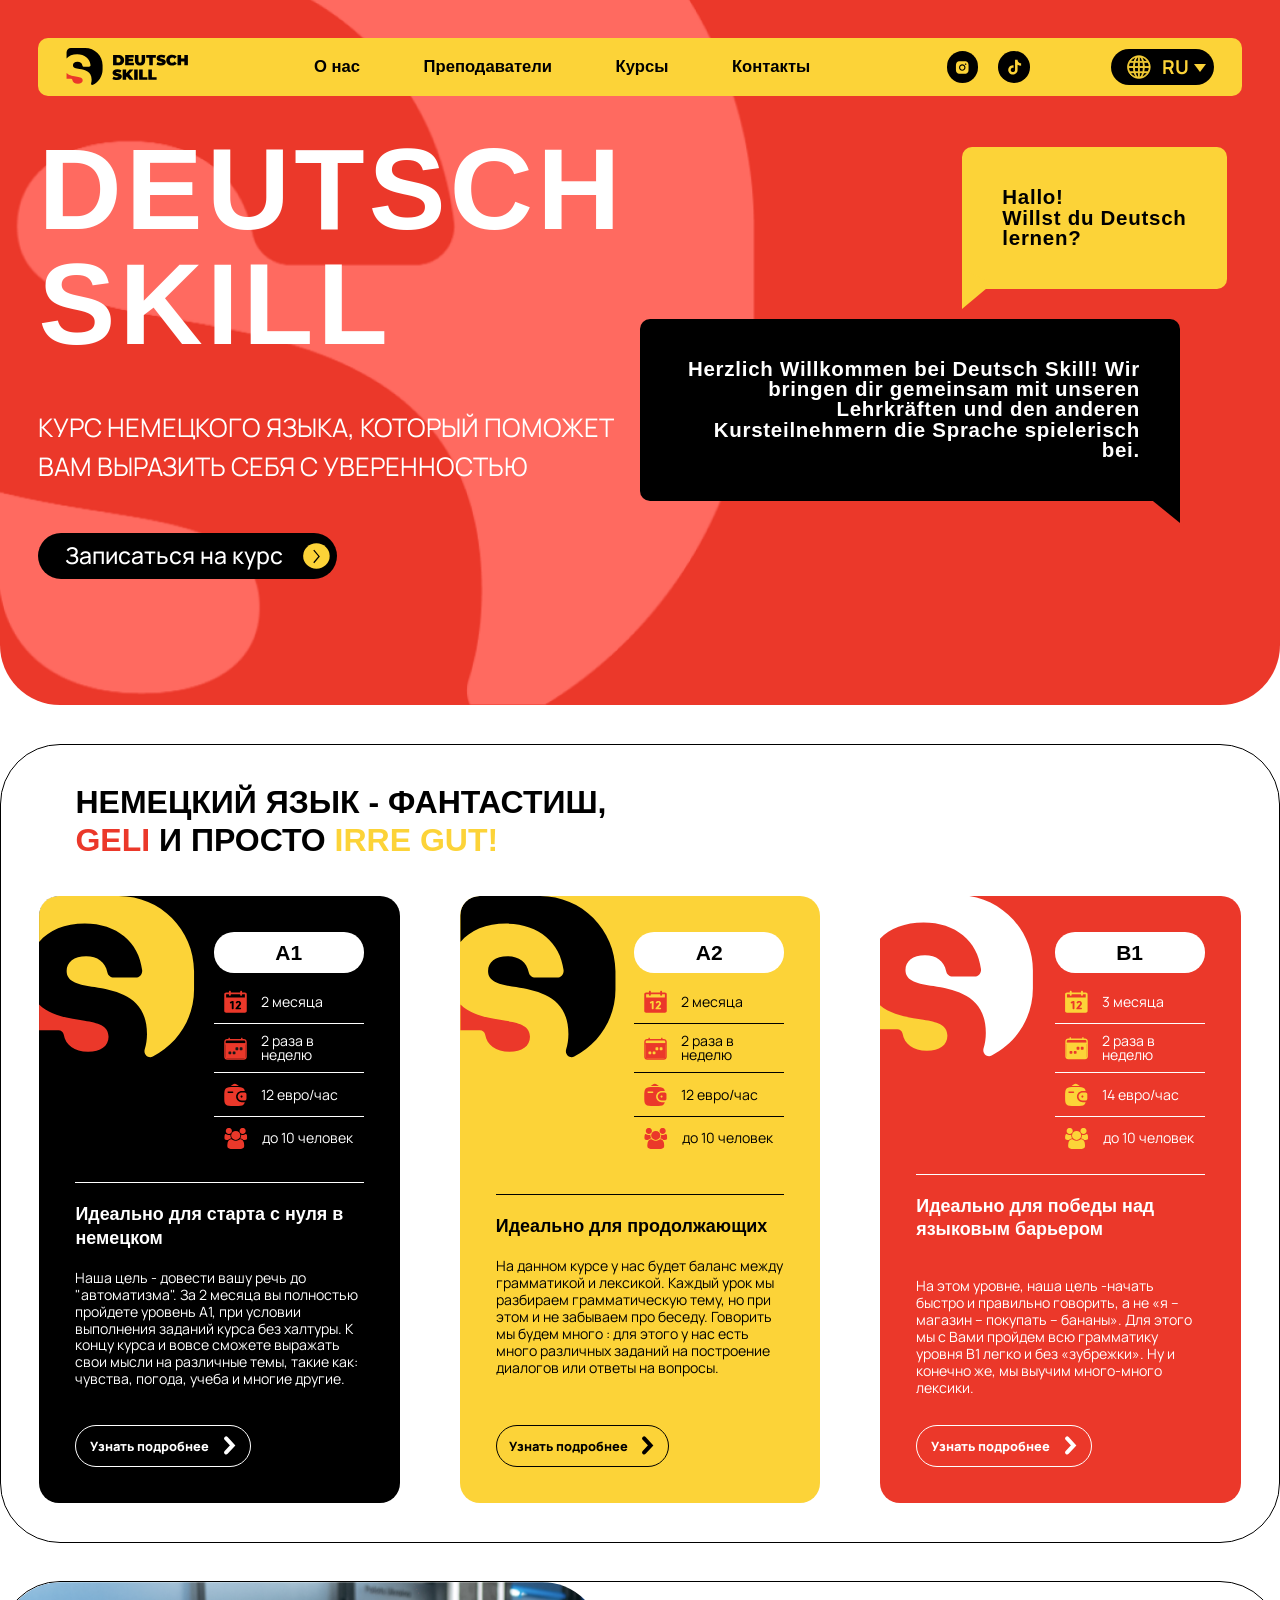
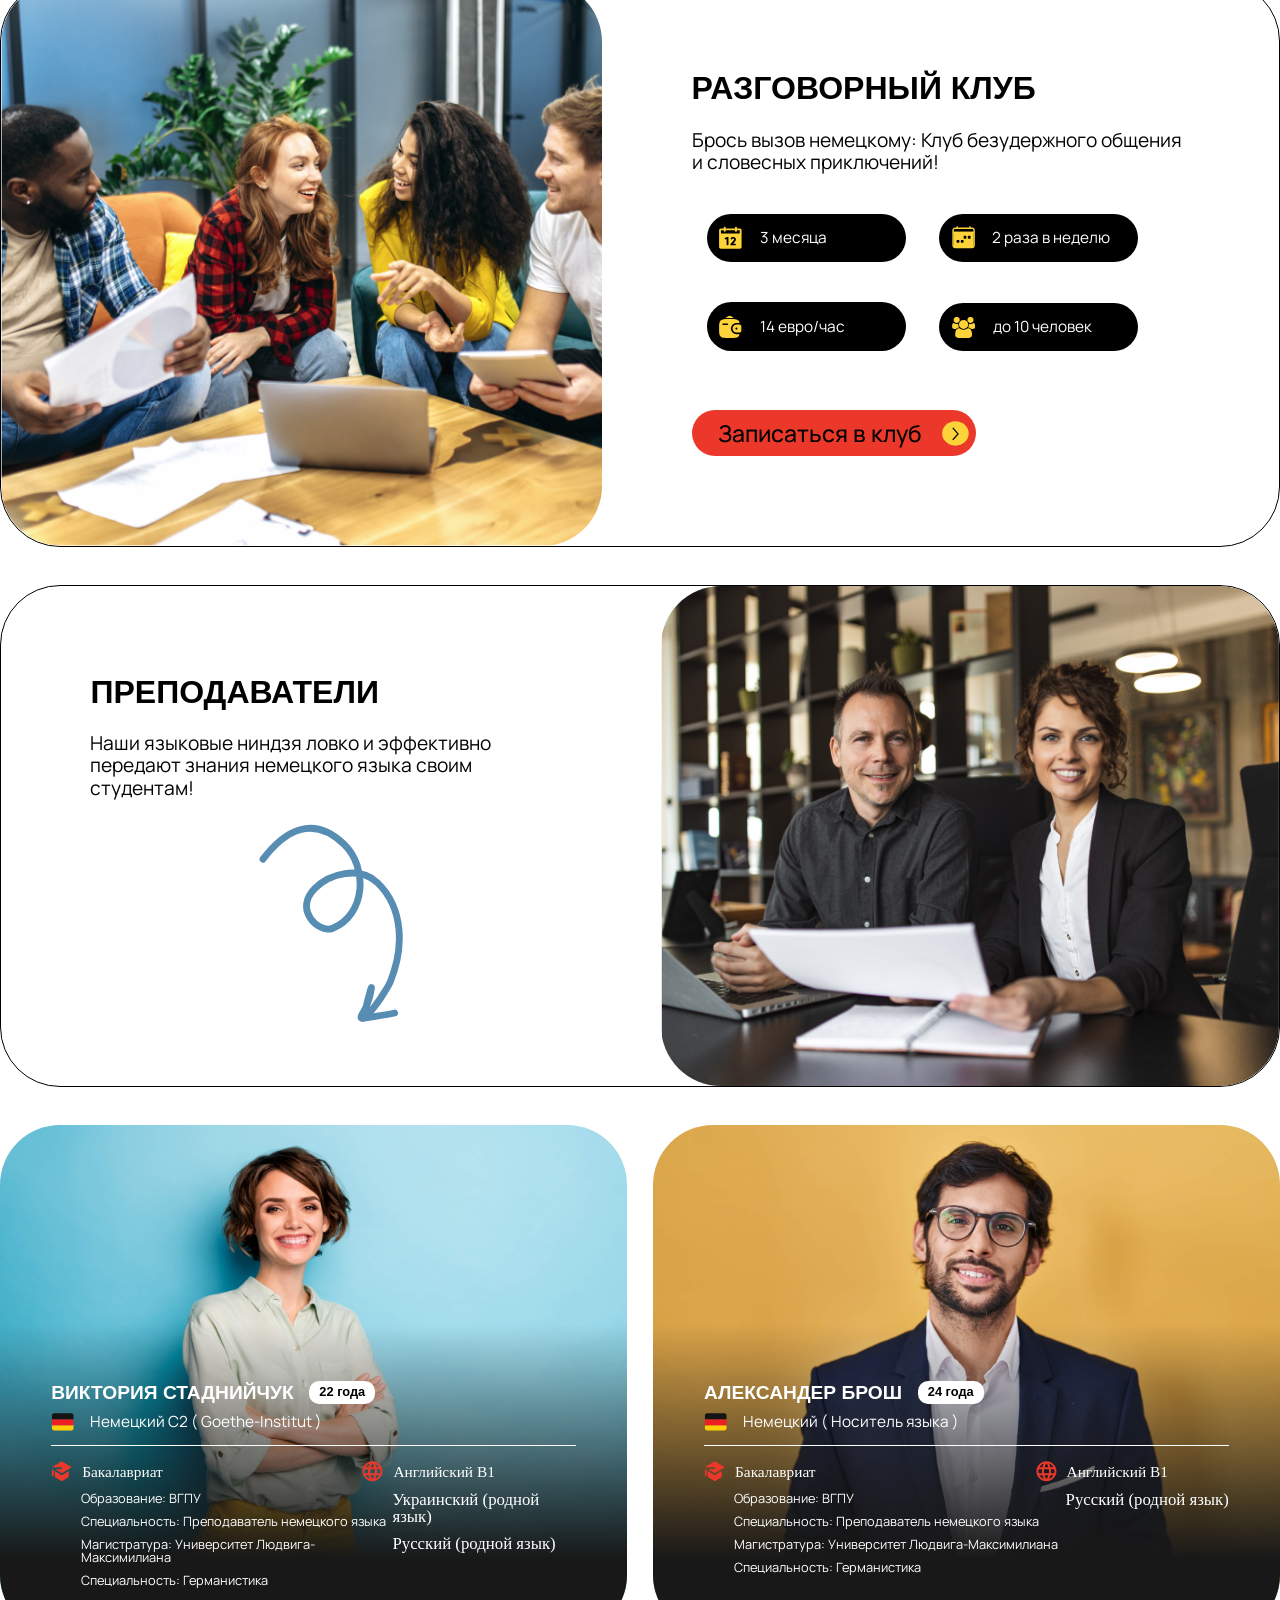
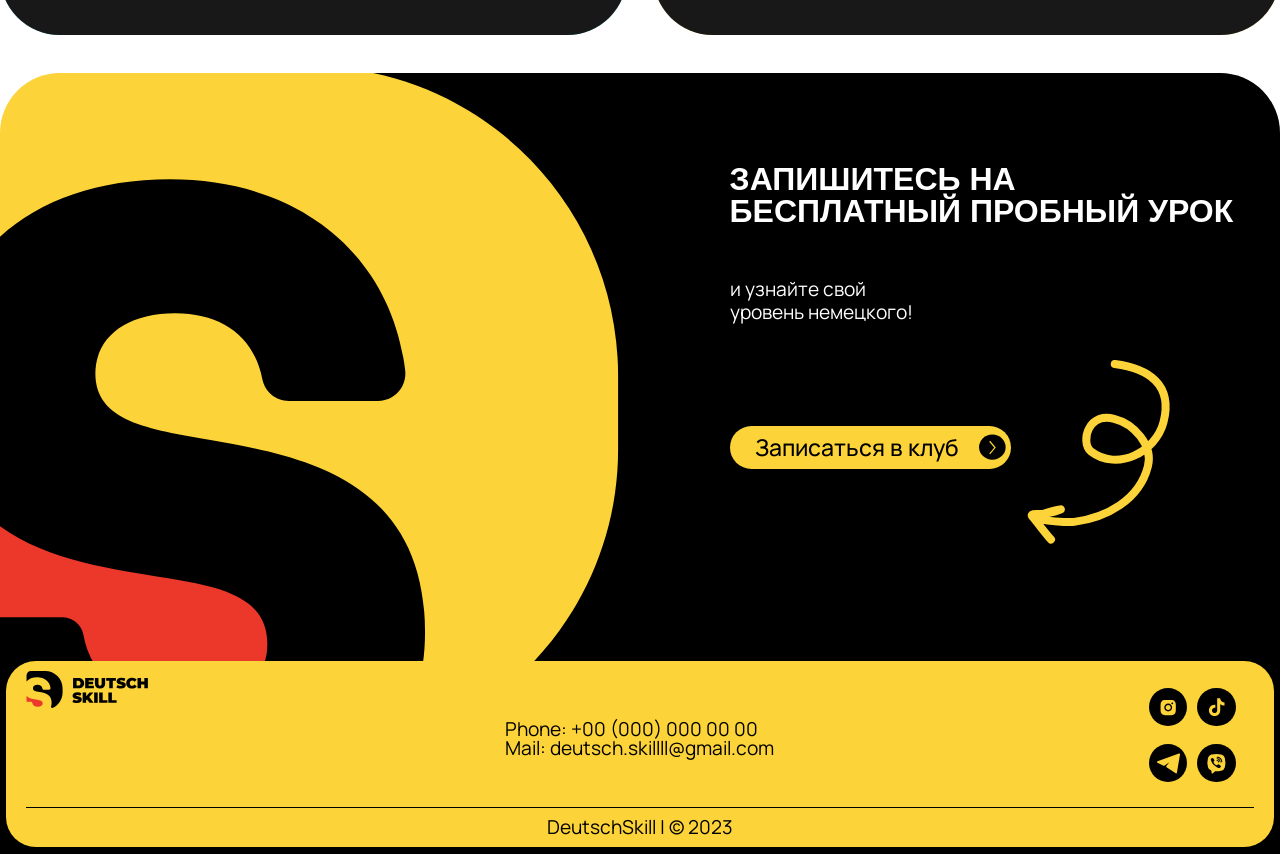
==== commit 1ac91706: "some fich" ====
--- a/index.html
+++ b/index.html
@@ -47,16 +47,32 @@
                                 <a href="#"><img src="src/ico/bxl_tiktok.svg" alt="tiktok_icon"></a>
                             </div>
                         </div>
-                        <div class="navigation-lang">
-                            <div class="navigation-lang--current">
+                        <!-- <div class="navigation-lang">
+                            <div class="select navigation-lang--current">
                                 <img src="src/ico/global.svg" alt="" class="navigation-lang--ico">
                                 <select class="navigation-lang--lang">
                                     <option value="ua">UA</option>
                                     <option value="ru" selected>RU</option>
                                     <option value="de">DE</option>
                                 </select>
-                            </div>
-                        </div>
+                                <div class="select_arrow">
+                                </div>
+                            </div>
+                        </div> -->
+                        <!-- custom select -->
+                        <div class="navigation-lang">
+                            <div class="select">
+                                <img src="src/ico/global.svg" alt="" class="navigation-lang--ico">
+                                <select class="navigation-lang--lang">
+                                    <option value="ua">UA</option>
+                                    <option value="ru" selected>RU</option>
+                                    <option value="de">DE</option>
+                                </select>
+                                <div class="select_arrow">
+                                </div>
+                            </div>
+                        </div>
+                        <!-- --- -->
                     </div>
                     <div class="header-navigation-mobile">
                         <div class="navigation-logo">
@@ -76,7 +92,7 @@
                                 <img src="src/ico/burger-menu.svg" alt="burger" class="burgerpill">
                                 <img src="src/ico/burger-menu_cross.svg" alt="cross" class="burgerpill-cross hidden-d">
                             </div>
-                            <div class="navigation-lang">
+                            <!-- <div class="navigation-lang">
                                 <div class="navigation-lang--current">
                                     <img src="src/ico/global.svg" alt="" class="navigation-lang--ico">
                                     <select class="navigation-lang--lang">
@@ -85,7 +101,21 @@
                                         <option value="de">DE</option>
                                     </select>
                                 </div>
-                            </div>
+                            </div> -->
+                            <!-- custom select -->
+                            <div class="navigation-lang">
+                                <div class="select">
+                                    <img src="src/ico/global.svg" alt="" class="navigation-lang--ico">
+                                    <select class="navigation-lang--lang">
+                                        <option value="ua">UA</option>
+                                        <option value="ru" selected>RU</option>
+                                        <option value="de">DE</option>
+                                    </select>
+                                    <div class="select_arrow">
+                                    </div>
+                                </div>
+                            </div>
+                            <!-- --- -->
                         </div>
                     </div>
                 </div>
@@ -423,12 +453,63 @@
                     <label for="phone" class="lng-form-phone">Телефон:</label>
                     <input type="text" name="phone" id="form-phone" class="form-phone">
 
+                    <!-- custom checkbox 
+                    <div class="control-group">
+                        <p>Выберите желаемый уровень:</p>
+                        <label class="control control-checkbox">
+                            A1
+                            <input type="checkbox" checked="checked" />
+                            <div class="control_indicator"></div>
+                        </label>
+                        <label class="control control-checkbox">
+                            A2
+                            <input type="checkbox" />
+                            <div class="control_indicator"></div>
+                        </label>
+                        <label class="control control-checkbox">
+                            B1
+                            <input type="checkbox" />
+                            <div class="control_indicator"></div>
+                        </label>
+                        <label class="control control-checkbox">
+                            Разговорный клуб
+                            <input type="checkbox" />
+                            <div class="control_indicator"></div>
+                        </label>
+                    </div>
+                    -->
+
+                    <!-- custom radiobutton -->
+                    <div class="control-group">
+                        <p class="rbheader lng-form-scheader">Выберите желаемый уровень:</p>
+                        <label class="control control-radio">
+                            A1
+                            <input type="radio" name="radio" checked="checked" />
+                            <div class="control_indicator"></div>
+                        </label>
+                        <label class="control control-radio">
+                            A2
+                            <input type="radio" name="radio" />
+                            <div class="control_indicator"></div>
+                        </label>
+                        <label class="control control-radio">
+                            B1
+                            <input type="radio" name="radio" />
+                            <div class="control_indicator"></div>
+                        </label>
+                        <label class="control control-radio">
+                            <p class="lng-form-sclub">Разговорный клуб</p>
+                            <input type="radio" name="radio" />
+                            <div class="control_indicator"></div>
+                        </label>
+                    </div>
+
                     <label for="message" class="lng-form-message">Сообщение:</label>
                     <textarea type="text" name="message" id="form-msg" class="form-message"></textarea>
 
-                    <input id="polit-checkbox" checked type="checkbox" class="polit-checkbox" name="checkbox" value="1">
+                    <!-- <input id="polit-checkbox" checked type="checkbox" class="polit-checkbox" name="checkbox" value="1">
                     <label for="checkbox" class="lng-form-checkbox"><a href="#">Я согласен с условиями использования
-                            и политикой конфиденциальности</a></label>
+                            и политикой конфиденциальности</a></label> -->
                     <br>
                     <button id="submit-btn" type="submit" class="submit-btn">
                         <div class="button--text lng-formbtn">Отправить</div>
@@ -446,4 +527,66 @@
     <script src="js/send_mail.js"></script>
 </body>
 
-</html>+</html>
+
+<!-- custom select
+<div class="select">
+    <select>
+        <option>--Select--</option>
+        <option>Hello 1</option>
+        <option>Hello 2</option>
+        <option>Hello 3</option>
+        <option>Hello 4</option>
+    </select>
+    <div class="select_arrow">
+    </div>
+</div>
+
+<style>.select {
+    position: relative;
+    display: inline-block;
+    margin-bottom: 15px;
+    width: 100%;
+}    .select select {
+        font-family: 'Arial';
+        display: inline-block;
+        width: 100%;
+        cursor: pointer;
+        padding: 10px 15px;
+        outline: 0;
+        border: 0px solid #000000;
+        border-radius: 0px;
+        background: #000000;
+        color: #FCD338;
+        appearance: none;
+        -webkit-appearance: none;
+        -moz-appearance: none;
+    }
+        .select select::-ms-expand {
+            display: none;
+        }
+        .select select:hover,
+        .select select:focus {
+            color: ;
+            background: #000000;
+        }
+        .select select:disabled {
+            opacity: 0.5;
+            pointer-events: none;
+        }
+.select_arrow {
+    position: absolute;
+    top: 16px;
+    right: 15px;
+    pointer-events: none;
+    border-style: solid;
+    border-width: 8px 5px 0px 5px;
+    border-color: #FCD338 transparent transparent transparent;
+}
+.select select:hover ~ .select_arrow,
+.select select:focus ~ .select_arrow {
+    border-top-color: #FCD338;
+}
+.select select:disabled ~ .select_arrow {
+    border-top-color: #FCD338;;
+}</style> -->
--- a/style.css
+++ b/style.css
@@ -232,6 +232,76 @@
     font-size: 1.5vw;
     font-weight: 600;
 }
+
+/* custom select */
+.select {
+    position: relative;
+    height: 100%;
+    display: flex;
+    align-items: center;
+    width: 100%;
+    background-color: #000;
+    padding: 5px 25px 5px 15px;
+    border-radius: 20px;
+}
+
+.select img {
+    height: 2vw;
+}
+
+.select select {
+    font-family: 'Manrope', sans-serif;
+    display: inline-block;
+    width: 100%;
+    font-size: 1.5vw;
+    font-weight: bold;
+    cursor: pointer;
+    /* padding: 10px 15px;
+    outline: 0;
+    border: 0px solid #000000;
+    border-radius: 0px;
+    background: #000000; */
+    color: #FCD338;
+    appearance: none;
+    -webkit-appearance: none;
+    -moz-appearance: none;
+}
+
+.select select::-ms-expand {
+    display: none;
+}
+
+.select select:hover,
+.select select:focus {
+    background: #000000;
+}
+
+.select select:disabled {
+    opacity: 0.5;
+    pointer-events: none;
+}
+
+.select_arrow {
+    position: absolute;
+    top: 41%;
+    right: 8%;
+    pointer-events: none;
+    border-style: solid;
+    border-width: 0.7vw 0.5vw 0px 0.5vw;
+    border-color: #FCD338 transparent transparent transparent;
+}
+
+.select select:hover~.select_arrow,
+.select select:focus~.select_arrow {
+    border-top-color: #FCD338;
+}
+
+.select select:disabled~.select_arrow {
+    border-top-color: #FCD338;
+    ;
+}
+
+/* ---custom select--- */
 
 .navigation-links {
     display: flex;
@@ -1025,6 +1095,304 @@
     resize: vertical;
 }
 
+/*custom checkbox
+.control {
+    font-family: 'Manrope',
+        sans-serif;
+    display: block;
+    position: relative;
+    padding-left: 30px;
+    margin: 3% 0;
+    padding-top: 3px;
+    cursor: pointer;
+    font-size: 1em;
+}
+
+.control-group {
+    display: flex;
+    flex-wrap: wrap;
+    justify-content: space-between;
+}
+
+.control-group p {
+    width: 100%;
+}
+
+.control input {
+    position: absolute;
+    z-index: -1;
+    opacity: 0;
+}
+
+.control_indicator {
+    position: absolute;
+    top: 2px;
+    left: 0;
+    height: 20px;
+    width: 20px;
+    background: #f7f5ef;
+    border: 0px solid #000000;
+    border-radius: 20px;
+}
+
+.control:hover input~.control_indicator,
+.control input:focus~.control_indicator {
+    background: #cccccc;
+}
+
+.control input:checked~.control_indicator {
+    background: #ffcc0d;
+}
+
+.control:hover input:not([disabled]):checked~.control_indicator,
+.control input:checked:focus~.control_indicator {
+    background: #0e6647d;
+}
+
+.control input:disabled~.control_indicator {
+    background: #e6e6e6;
+    opacity: 0.6;
+    pointer-events: none;
+}
+
+.control_indicator:after {
+    box-sizing: unset;
+    content: '';
+    position: absolute;
+    display: none;
+}
+
+.control input:checked~.control_indicator:after {
+    display: block;
+}
+
+.control-checkbox .control_indicator:after {
+    left: 8px;
+    top: 4px;
+    width: 3px;
+    height: 8px;
+    border: solid #000000;
+    border-width: 0 2px 2px 0;
+    transform: rotate(45deg);
+}
+
+.control-checkbox input:disabled~.control_indicator:after {
+    border-color: #7b7b7b;
+}
+
+.control-checkbox .control_indicator::before {
+    content: '';
+    display: block;
+    position: absolute;
+    left: 0;
+    top: 0;
+    width: 4.413rem;
+    height: 4.5rem;
+    margin-left: -1.3rem;
+    margin-top: -1.3rem;
+    background: #f7fb2b;
+    border-radius: 3rem;
+    opacity: 0.6;
+    z-index: 99999;
+    transform: scale(0);
+}
+
+@keyframes s-ripple {
+    0% {
+        transform: scale(0);
+    }
+
+    20% {
+        transform: scale(1);
+    }
+
+    100% {
+        opacity: 0;
+        transform: scale(1);
+    }
+}
+
+@keyframes s-ripple-dup {
+    0% {
+        transform: scale(0);
+    }
+
+    30% {
+        transform: scale(1);
+    }
+
+    60% {
+        transform: scale(1);
+    }
+
+    100% {
+        opacity: 0;
+        transform: scale(1);
+    }
+}
+
+.control-checkbox input+.control_indicator::before {
+    animation: s-ripple 250ms ease-out;
+}
+
+.control-checkbox input:checked+.control_indicator::before {
+    animation-name: s-ripple-dup;
+}
+
+---custom checkbox---*/
+/* custom radiobutton */
+.control-group {
+    display: flex;
+    flex-wrap: wrap;
+    justify-content: space-between;
+}
+
+.rbheader {
+    margin-left: 2%;
+}
+
+.control-group p {
+    width: 100%;
+}
+
+.control {
+    font-family: 'Manrope', sans-serif;
+    display: block;
+    position: relative;
+    padding-left: 30px;
+    margin: 3% 0;
+    padding-top: 3px;
+    cursor: pointer;
+    font-size: 1em;
+}
+
+.control input {
+    position: absolute;
+    z-index: -1;
+    opacity: 0;
+}
+
+.control_indicator {
+    position: absolute;
+    top: 2px;
+    left: 0;
+    height: 20px;
+    width: 20px;
+    background: #e6e6e6;
+    border: 0px solid #000000;
+    border-radius: undefinedpx;
+}
+
+.control:hover input~.control_indicator,
+.control input:focus~.control_indicator {
+    background: #cccccc;
+}
+
+.control input:checked~.control_indicator {
+    background: #FCD338;
+}
+
+.control:hover input:not([disabled]):checked~.control_indicator,
+.control input:checked:focus~.control_indicator {
+    background: #FCD338;
+}
+
+.control input:disabled~.control_indicator {
+    background: #e6e6e6;
+    opacity: 0.6;
+    pointer-events: none;
+}
+
+.control_indicator:after {
+    box-sizing: unset;
+    content: '';
+    position: absolute;
+    display: none;
+}
+
+.control input:checked~.control_indicator:after {
+    display: block;
+}
+
+.control-radio .control_indicator {
+    border-radius: 50%;
+}
+
+.control-radio .control_indicator:after {
+    left: 7px;
+    top: 7px;
+    height: 6px;
+    width: 6px;
+    border-radius: 50%;
+    background: #ffffff;
+    transition: background 250ms;
+}
+
+.control-radio input:disabled~.control_indicator:after {
+    background: #7b7b7b;
+}
+
+.control-radio .control_indicator::before {
+    content: '';
+    display: block;
+    position: absolute;
+    left: 0;
+    top: 0;
+    width: 4.5rem;
+    height: 4.5rem;
+    margin-left: -1.3rem;
+    margin-top: -1.3rem;
+    background: #FCD338;
+    border-radius: 3rem;
+    opacity: 0.6;
+    z-index: 99999;
+    transform: scale(0);
+}
+
+@keyframes s-ripple {
+    0% {
+        opacity: 0;
+        transform: scale(0);
+    }
+
+    20% {
+        transform: scale(1);
+    }
+
+    100% {
+        opacity: 0.01;
+        transform: scale(1);
+    }
+}
+
+@keyframes s-ripple-dup {
+    0% {
+        transform: scale(0);
+    }
+
+    30% {
+        transform: scale(1);
+    }
+
+    60% {
+        transform: scale(1);
+    }
+
+    100% {
+        opacity: 0;
+        transform: scale(1);
+    }
+}
+
+.control-radio input+.control_indicator::before {
+    animation: s-ripple 250ms ease-out;
+}
+
+.control-radio input:checked+.control_indicator::before {
+    animation-name: s-ripple-dup;
+}
+
+/* ---custom radiobutton--- */
 .form-message:focus {
     box-shadow: 0 0 15px #FFF;
 }
@@ -1219,6 +1587,20 @@
     }
 
 
+    /* custom select */
+    .select {
+        padding: 8px 32px 8px 20px;
+    }
+
+    .select select {
+        font-size: 2vw;
+    }
+
+    .select img {
+        height: 2vw;
+    }
+
+    /* ---custom select--- */
     .navigation-links {
         display: none;
     }
@@ -1316,7 +1698,7 @@
 
 }
 
-@media screen and (max-width: 765px) {
+@media screen and (max-width: 770px) {
     .wrapper {
         padding: 0;
     }
@@ -1341,6 +1723,28 @@
     .navigation-lang--current img {
         display: none;
     }
+
+    /* custom select */
+    .select {
+        padding: 8px 32px 8px 20px;
+    }
+
+    .select select {
+        font-size: 2.5vw;
+    }
+
+    .select img {
+        height: 2.5vw;
+    }
+
+    .select_arrow {
+        top: 41%;
+        right: 12%;
+        border-width: 1.5vw 1vw 0 1vw;
+
+    }
+
+    /* ---custom select--- */
 
     .header {
         border-radius: 0 0 30px 30px;
@@ -1509,6 +1913,27 @@
         font-size: 2em;
     }
 
+    /* custom select */
+    .select {
+        padding: 8px 32px 8px 20px;
+    }
+
+    .select select {
+        font-size: 2em;
+    }
+
+    .select img {
+        height: 2em;
+    }
+
+    .select_arrow {
+        top: 41%;
+        right: 15%;
+        border-width: 1.2em 0.7em 0 0.7em;
+    }
+
+    /* ---custom select--- */
+
     .card-token p,
     .token {
         font-size: 4vw;
@@ -1553,4 +1978,17 @@
         width: 95%;
         font-size: 1.1em;
     }
+}
+
+@media screen and (min-width: 1600px) {
+    .select {
+        position: relative;
+        height: 100%;
+        display: flex;
+        align-items: center;
+        width: 100%;
+        background-color: #000;
+        padding: 5px 45px 5px 15px;
+        border-radius: 20px;
+    }
 }
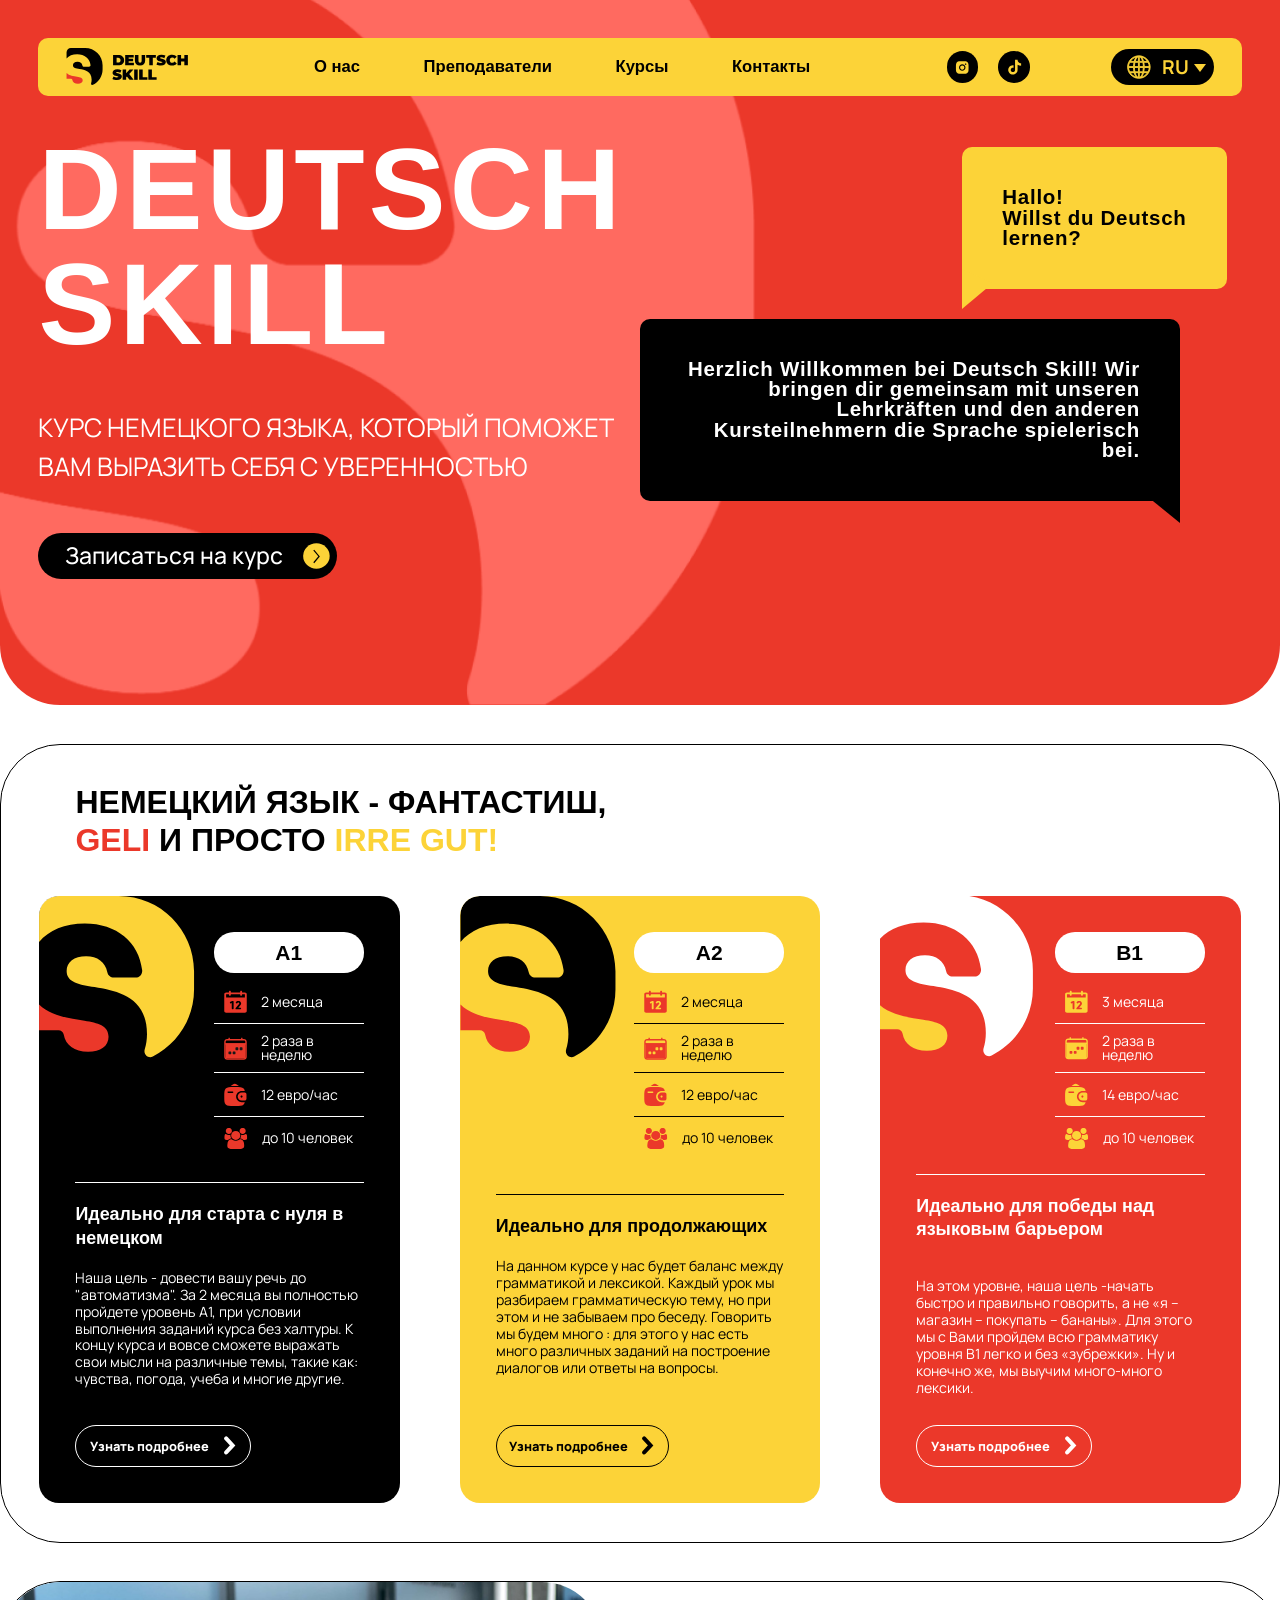
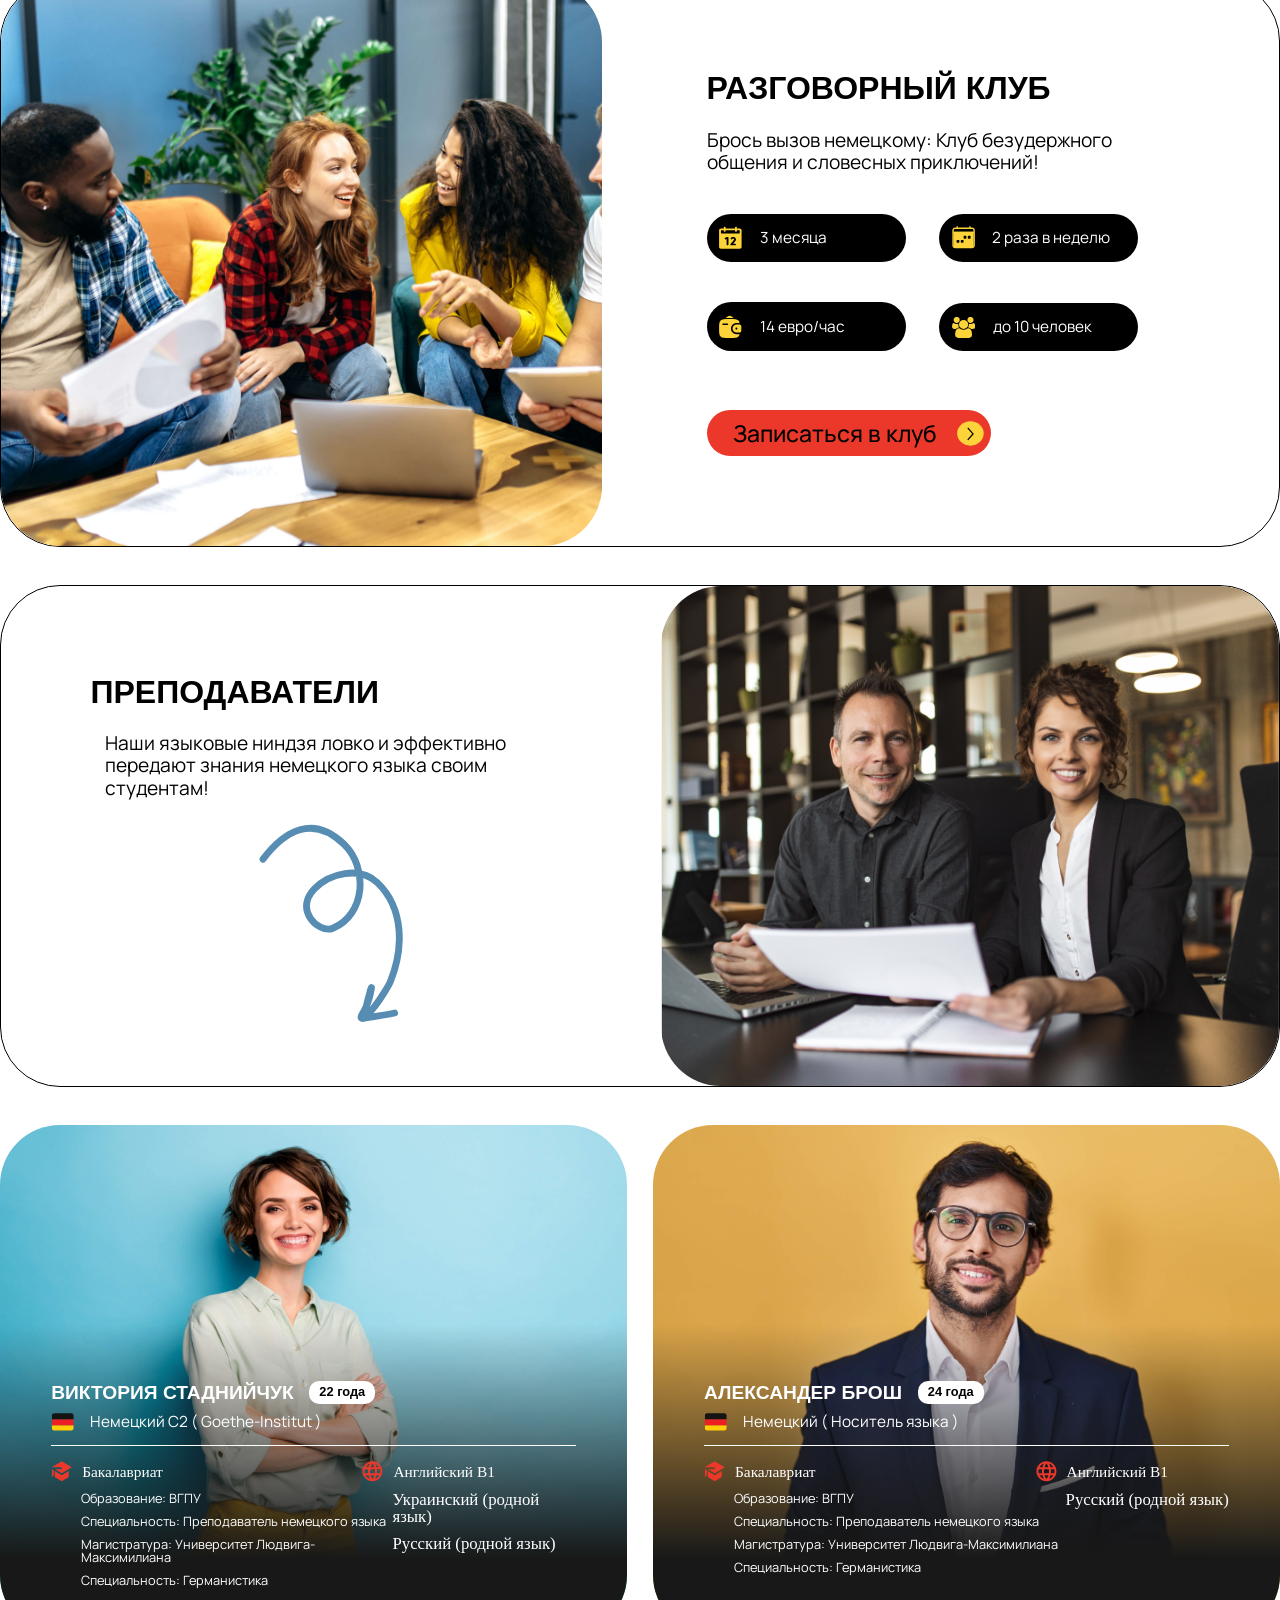
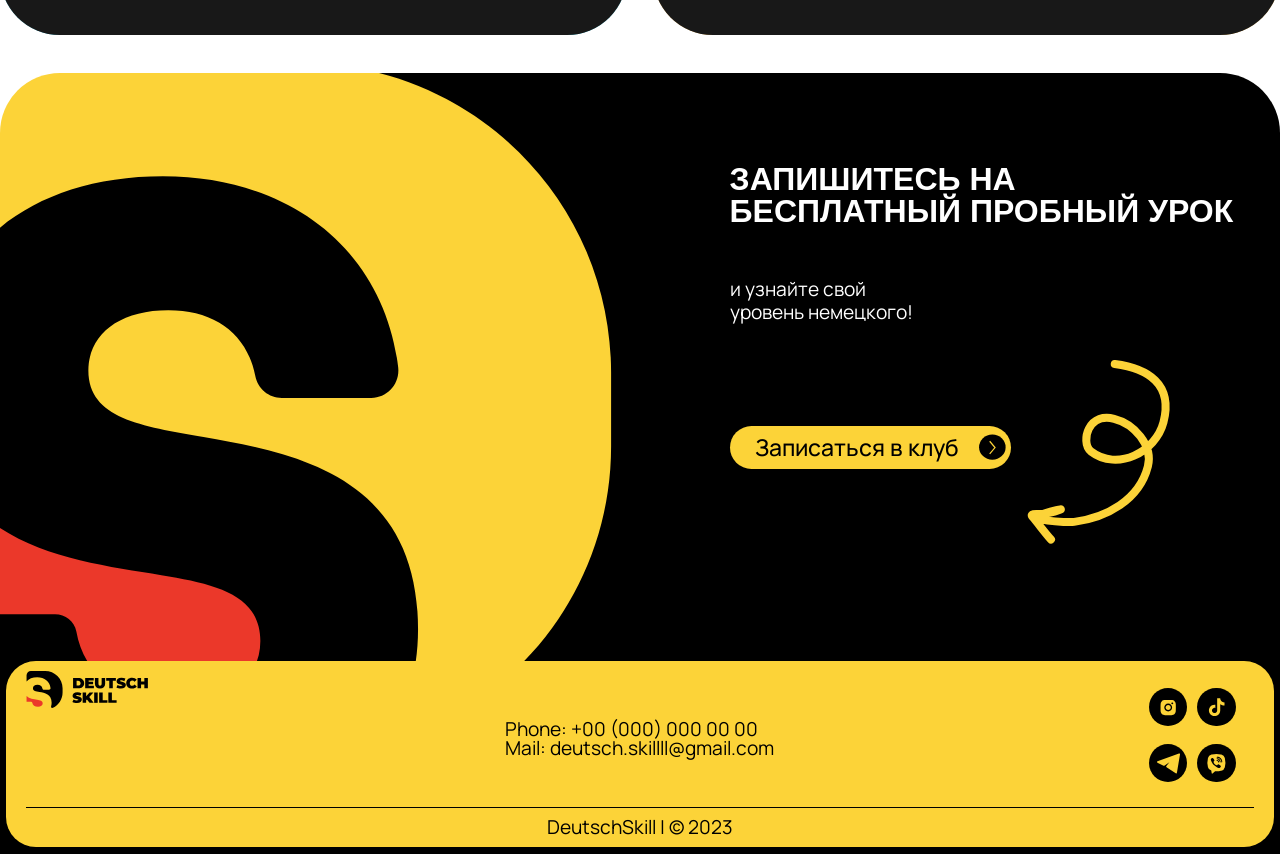
==== commit bd041474: "Vadims fixes" ====
--- a/index.html
+++ b/index.html
@@ -484,7 +484,7 @@
                         <p class="rbheader lng-form-scheader">Выберите желаемый уровень:</p>
                         <label class="control control-radio">
                             A1
-                            <input type="radio" name="radio" checked="checked" />
+                            <input type="radio" name="radio" />
                             <div class="control_indicator"></div>
                         </label>
                         <label class="control control-radio">
--- a/style.css
+++ b/style.css
@@ -690,7 +690,7 @@
 
 .club-img {
     width: 70%;
-    background-image: url(src/img/shutterstock_conversation.png);
+    background-image: url(src/img/shutterstock_conversation.jpg);
     background-size: cover;
     border-radius: 60px;
 }
@@ -709,6 +709,10 @@
     text-transform: uppercase;
 }
 
+.club-content--title {
+    margin: 0 3%;
+}
+
 .club-content--description,
 .teachers-content--text,
 .invite-content--text {
@@ -717,7 +721,7 @@
     font-family: 'Manrope', sans-serif;
     font-weight: 400;
     line-height: 118%;
-    margin: 5% 0 5% 0;
+    margin: 5% 3%;
 }
 
 .club-content--tokens {
@@ -748,6 +752,7 @@
     background-color: #EB382A;
     padding: 0.5vw;
     border-radius: 30px;
+    margin: 0 3%;
 }
 
 .button--text {
@@ -921,7 +926,7 @@
     background-color: #000;
     background-image: url(src/img/Group_b.svg);
     background-repeat: no-repeat;
-    background-position: -18px -7px;
+    background-position: -25px -10px;
     background-size: 50%;
     display: flex;
     flex-wrap: wrap;
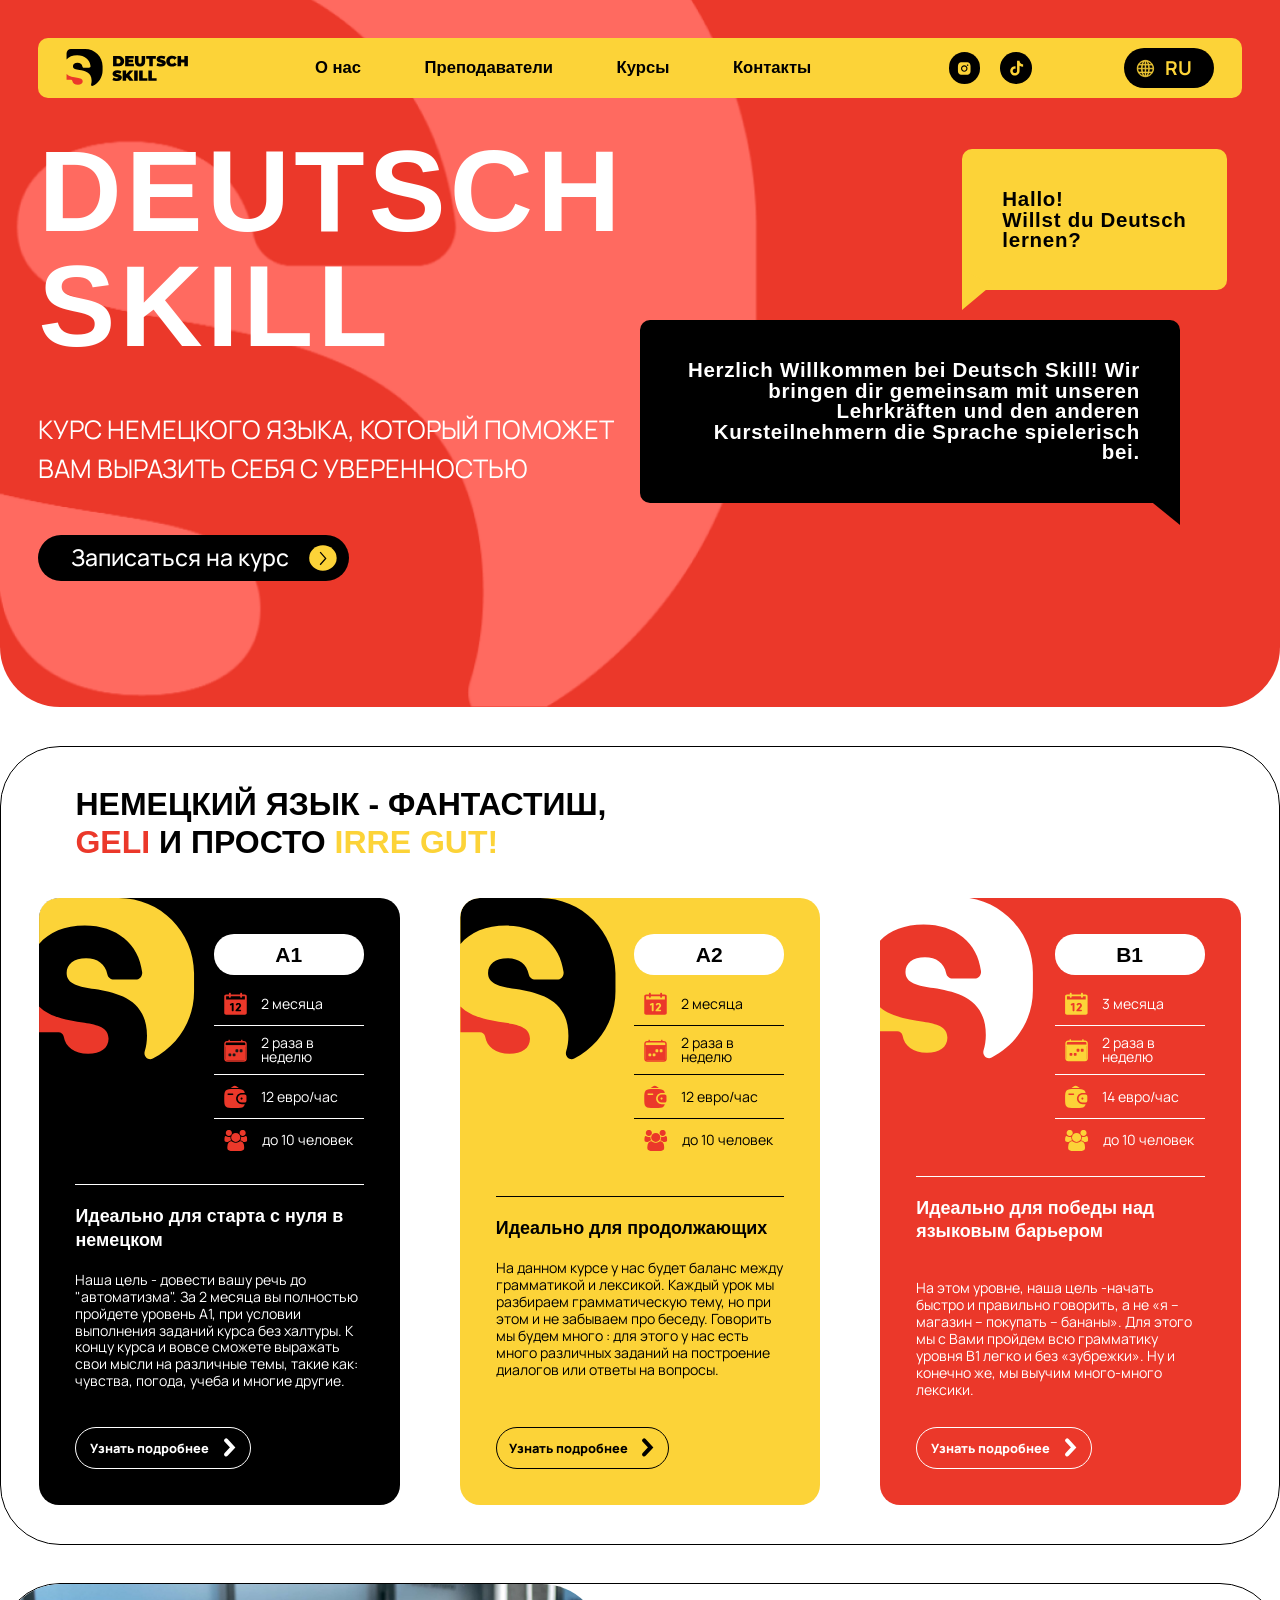
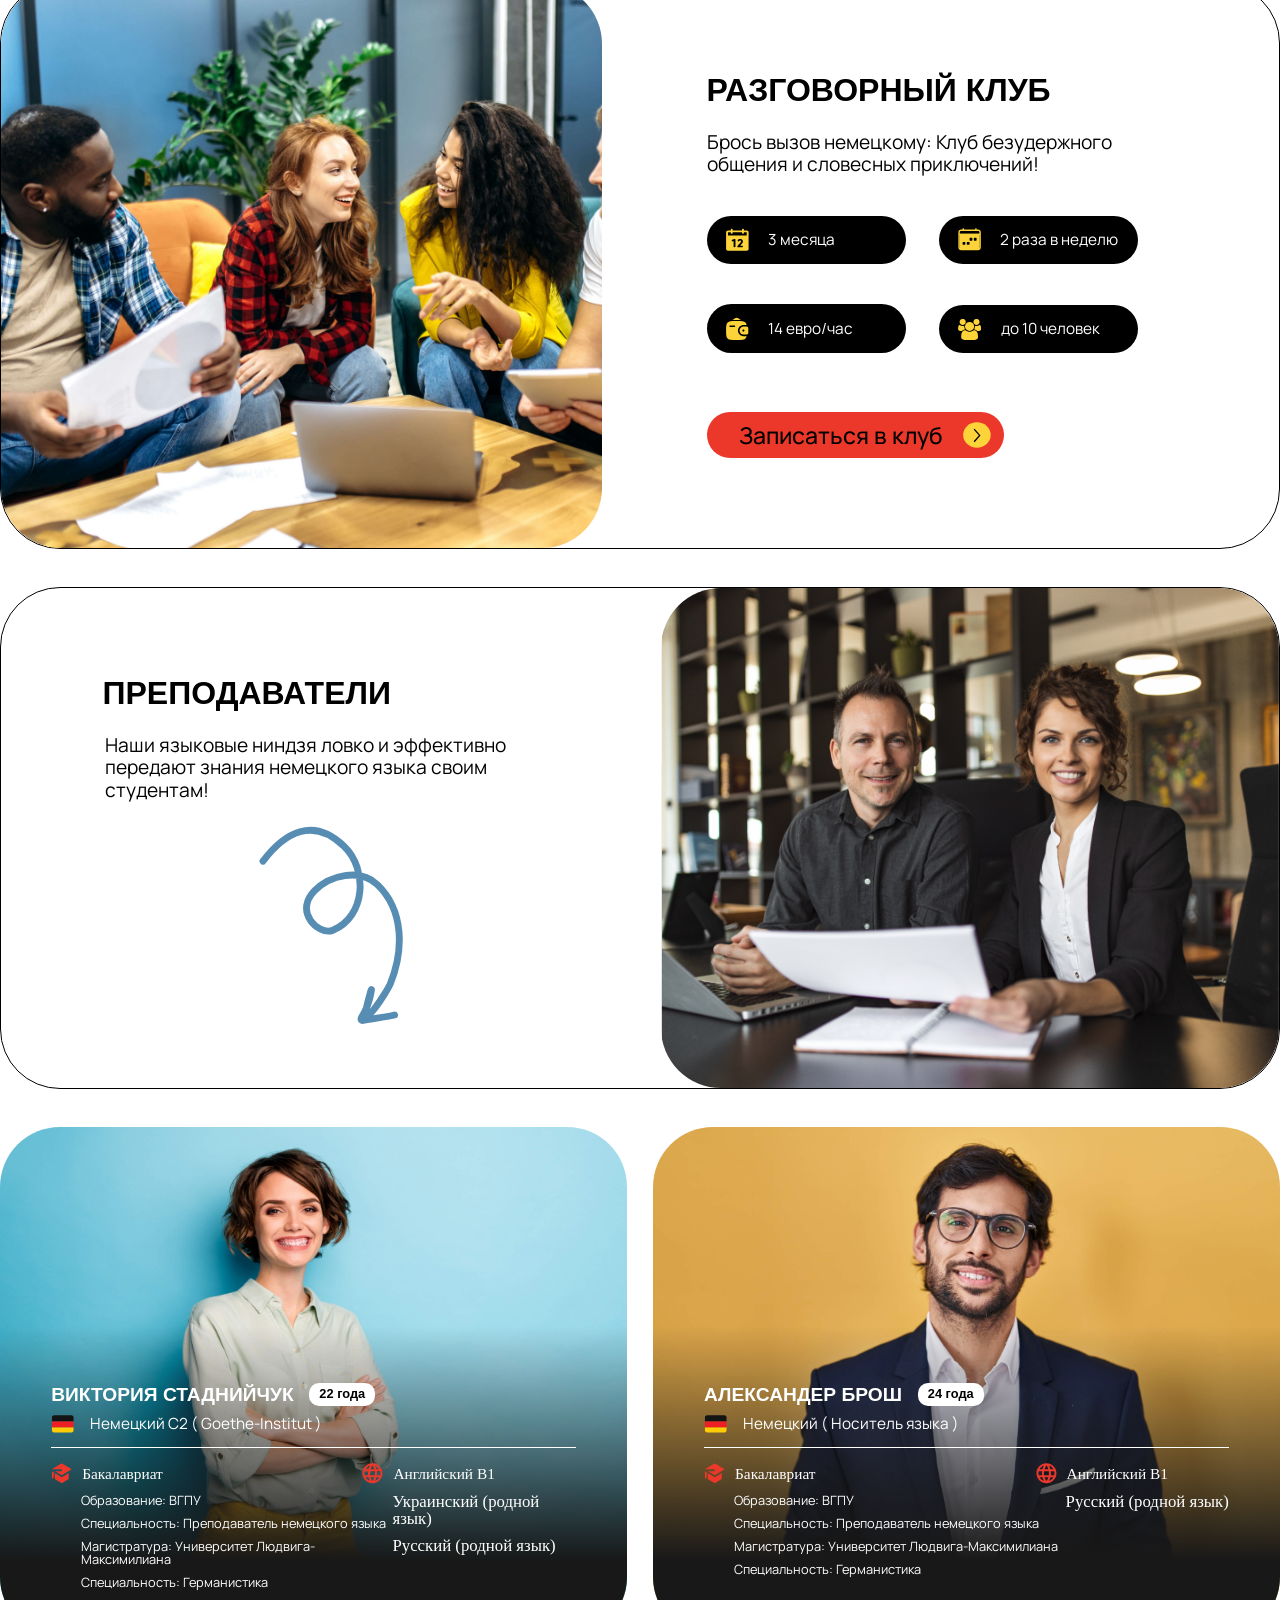
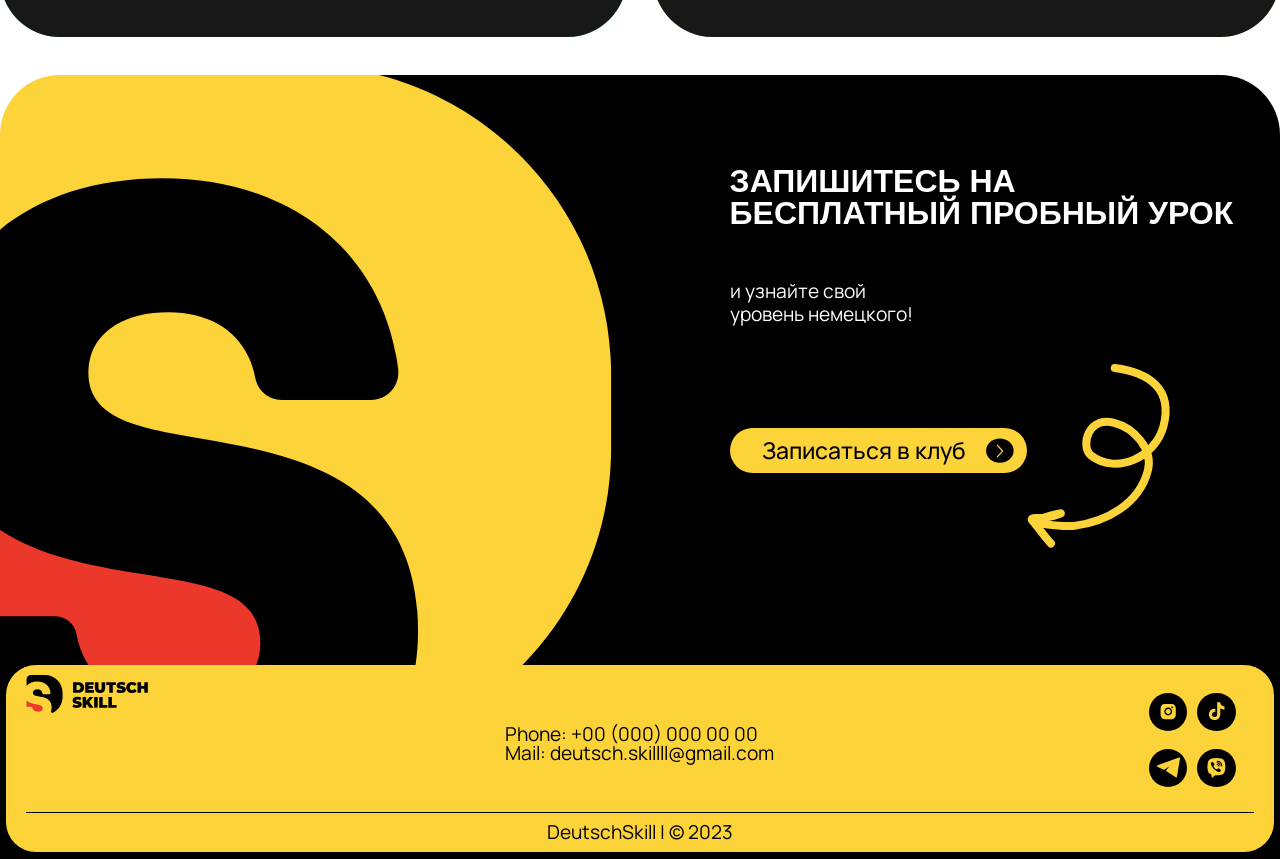
==== commit 32e32ba5: "style corection from Vadim" ====
--- a/index.html
+++ b/index.html
@@ -60,7 +60,7 @@
                             </div>
                         </div> -->
                         <!-- custom select -->
-                        <div class="navigation-lang">
+                        <div class="navigation-lang-custom">
                             <div class="select">
                                 <img src="src/ico/global.svg" alt="" class="navigation-lang--ico">
                                 <select class="navigation-lang--lang">
@@ -68,8 +68,8 @@
                                     <option value="ru" selected>RU</option>
                                     <option value="de">DE</option>
                                 </select>
-                                <div class="select_arrow">
-                                </div>
+                                <!-- <div class="select_arrow">
+                                </div> -->
                             </div>
                         </div>
                         <!-- --- -->
@@ -103,7 +103,7 @@
                                 </div>
                             </div> -->
                             <!-- custom select -->
-                            <div class="navigation-lang">
+                            <div class="navigation-lang-custom">
                                 <div class="select">
                                     <img src="src/ico/global.svg" alt="" class="navigation-lang--ico">
                                     <select class="navigation-lang--lang">
@@ -111,8 +111,8 @@
                                         <option value="ru" selected>RU</option>
                                         <option value="de">DE</option>
                                     </select>
-                                    <div class="select_arrow">
-                                    </div>
+                                    <!-- <div class="select_arrow">
+                                    </div> -->
                                 </div>
                             </div>
                             <!-- --- -->
--- a/style.css
+++ b/style.css
@@ -234,6 +234,11 @@
 }
 
 /* custom select */
+.navigation-lang-custom {
+    margin-left: 10px;
+    width: 7vw;
+}
+
 .select {
     position: relative;
     height: 100%;
@@ -241,12 +246,13 @@
     align-items: center;
     width: 100%;
     background-color: #000;
-    padding: 5px 25px 5px 15px;
-    border-radius: 20px;
+    /* padding: 5px 25px 5px 15px; */
+    padding: 8% 13%;
+    border-radius: 40px;
 }
 
 .select img {
-    height: 2vw;
+    height: 1.5vw;
 }
 
 .select select {
@@ -369,6 +375,11 @@
     z-index: -1;
 }
 
+.navigation-navbar-mobile img {
+    width: 20px;
+    height: 20px;
+}
+
 .header-content {
     display: flex;
 }
@@ -474,7 +485,7 @@
     display: inline-flex;
     align-items: center;
     background-color: #000;
-    padding: 0.5vw;
+    padding: 0.5vw 1vw;
     border-radius: 30px;
 }
 
@@ -732,7 +743,7 @@
     width: 40%;
     display: inline-flex;
     align-items: center;
-    padding: 1vw;
+    padding: 1vw 1.5vw;
     background: #000;
     color: #FFF;
     margin: 3%;
@@ -743,14 +754,14 @@
 }
 
 .token-img {
-    margin-right: 10%;
+    margin-right: 1.5vw;
 }
 
 .club-content--btn {
     display: inline-flex;
     align-items: center;
     background-color: #EB382A;
-    padding: 0.5vw;
+    padding: 0.5vw 1vw;
     border-radius: 30px;
     margin: 0 3%;
 }
@@ -785,6 +796,7 @@
 
 .teachers-content--title {
     width: 100%;
+    margin-left: 5%;
 }
 
 .teachers-content--img {
@@ -972,7 +984,7 @@
     display: inline-flex;
     align-items: center;
     background-color: #FCD338;
-    padding: 5px;
+    padding: 0.5vw 1vw;
     border-radius: 30px;
     margin-top: 10%;
 }
@@ -1593,16 +1605,21 @@
 
 
     /* custom select */
+    .navigation-lang-custom {
+        width: 100%;
+        margin-left: 10px;
+    }
+
     .select {
-        padding: 8px 32px 8px 20px;
+        padding: 6px 10px;
     }
 
     .select select {
-        font-size: 2vw;
+        font-size: 20px;
     }
 
     .select img {
-        height: 2vw;
+        height: 20px;
     }
 
     /* ---custom select--- */
@@ -1718,7 +1735,6 @@
 
     .navigation-lang--lang {
         font-size: 2vw;
-        margin-left: 0;
     }
 
     .navigation-lang--current {
@@ -1729,7 +1745,7 @@
         display: none;
     }
 
-    /* custom select */
+    /* custom select 
     .select {
         padding: 8px 32px 8px 20px;
     }
@@ -1749,7 +1765,7 @@
 
     }
 
-    /* ---custom select--- */
+    ---custom select--- */
 
     .header {
         border-radius: 0 0 30px 30px;
@@ -1772,6 +1788,10 @@
     .header-button--img {
         width: 10vw;
         height: 100%;
+    }
+
+    .header-button {
+        padding: 1vw 1.5vw;
     }
 
     .coursescards,
@@ -1787,7 +1807,11 @@
 
     .token {
         font-size: 3vw;
-        padding: 2vw;
+        padding: 2vw 2.5vw;
+    }
+
+    .token-img {
+        margin-right: 2.5vw;
     }
 
     .button--img {
@@ -1821,7 +1845,7 @@
     .teachers-content--title,
     .invite-content--title {
         font-size: 6vw;
-        margin: 5vw 0 10vw;
+        margin: 5vw 3% 10vw;
     }
 
 
@@ -1918,7 +1942,7 @@
         font-size: 2em;
     }
 
-    /* custom select */
+    /* custom select 
     .select {
         padding: 8px 32px 8px 20px;
     }
@@ -1937,7 +1961,7 @@
         border-width: 1.2em 0.7em 0 0.7em;
     }
 
-    /* ---custom select--- */
+     ---custom select--- */
 
     .card-token p,
     .token {
@@ -1993,7 +2017,6 @@
         align-items: center;
         width: 100%;
         background-color: #000;
-        padding: 5px 45px 5px 15px;
-        border-radius: 20px;
+        padding: 8% 13%;
     }
 }
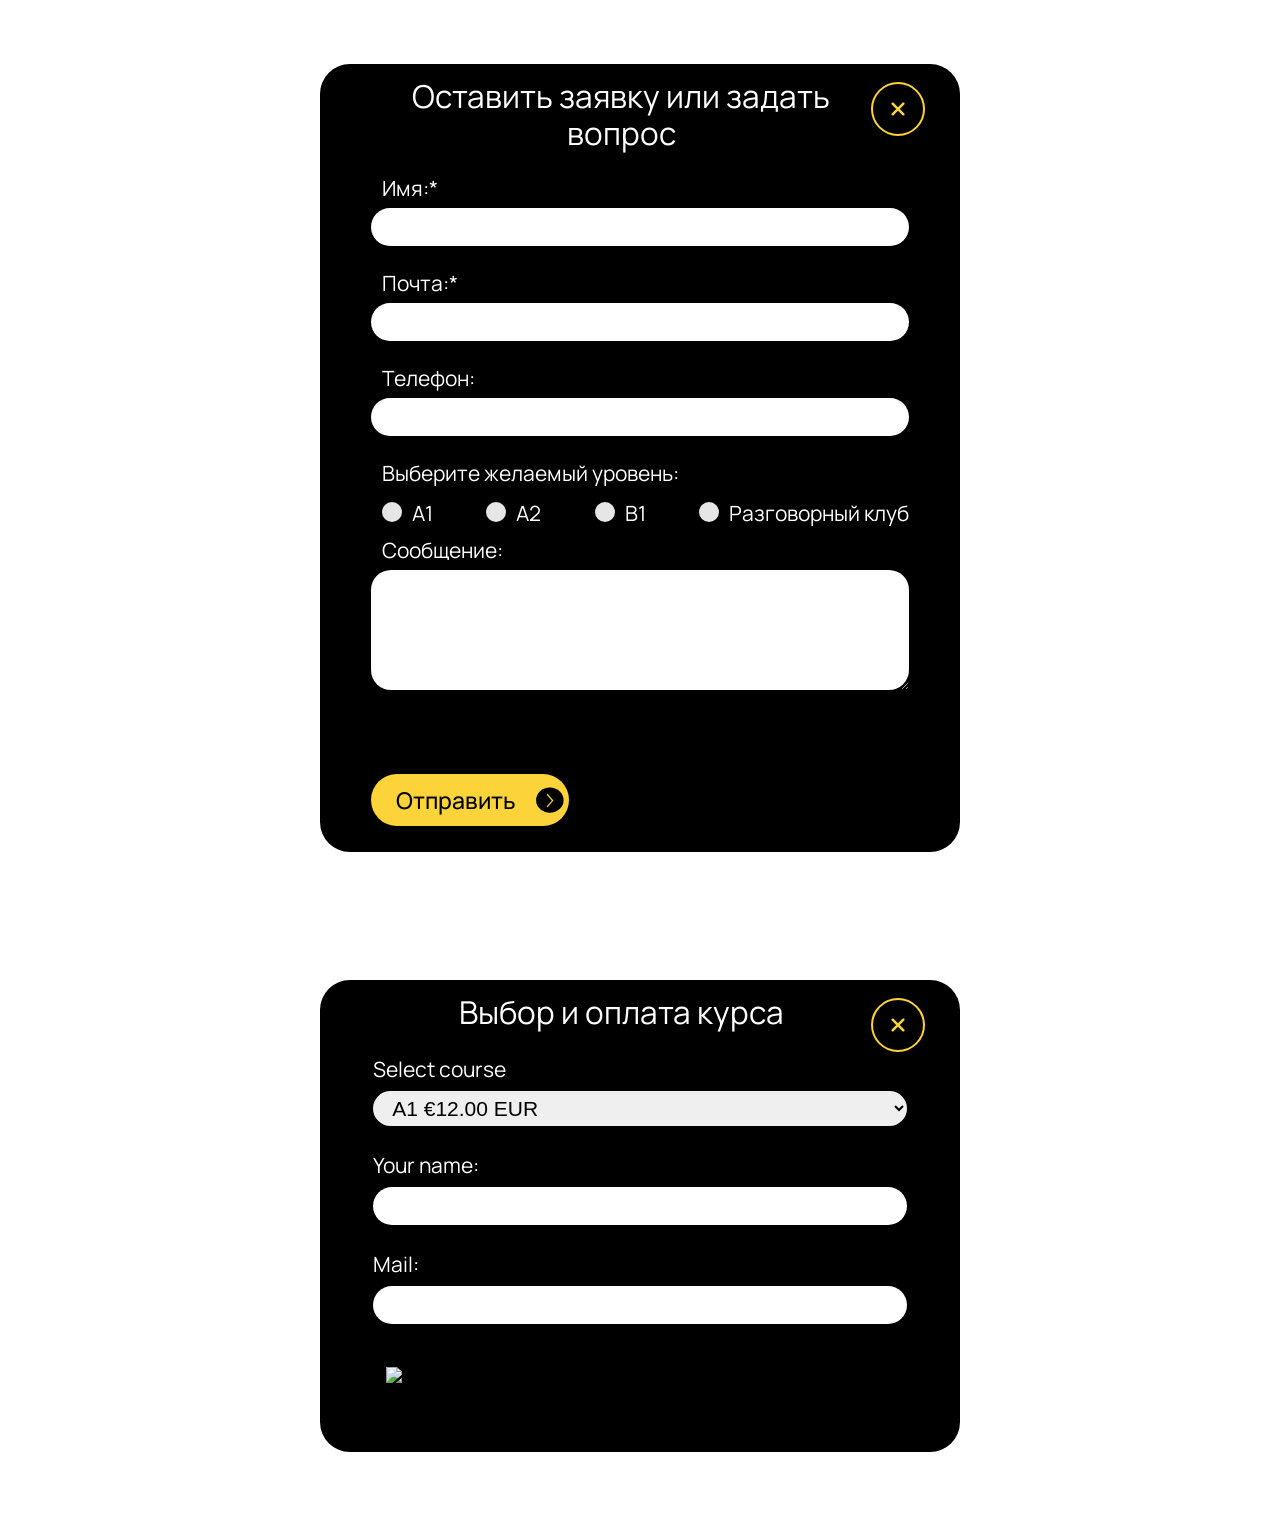
==== commit 87ade85d: "pay button" ====
--- a/index.html
+++ b/index.html
@@ -24,7 +24,7 @@
 
 <body>
     <script src="js/lang.js"></script>
-    <div class="wrapper">
+    <div class="wrapper hidden-d">
 
         <section id="header">
             <header class="header">
@@ -432,7 +432,7 @@
             </div>
         </section>
     </div>
-    <div class="wrapper-form hidden-d">
+    <div class="wrapper-form //hidden-d">
         <section id="form">
             <div class="contact-form">
                 <div class="close-form">
@@ -517,6 +517,75 @@
                                 alt="club-content--btn"></a>
                     </button>
 
+                </form>
+            </div>
+        </section>
+    </div>
+    <div class="wrapper-buying">
+        <section id="buyingform">
+            <div class="buyingform">
+                <div class="close-form-b">
+                    <img src="src/ico/burger-menu_cross.svg" alt="cross" class="cross">
+                </div>
+                <div class="contact-form-header">
+                    <h3 class="lng-buying-header">Выбор и оплата курса</h3>
+                </div>
+                <form action="https://www.paypal.com/cgi-bin/webscr" method="post" target="_top">
+                    <input type="hidden" name="cmd" value="_s-xclick" />
+                    <input type="hidden" name="hosted_button_id" value="RANS7ZYR2ATG4" />
+                    <table>
+                        <tr>
+                            <td>
+                                <input type="hidden" name="on0" value="Select course" />
+                                Select course
+                            </td>
+                        </tr>
+                        <tr>
+                            <td>
+                                <select name="os0">
+                                    <option value="A1">
+                                        A1 €12.00 EUR
+                                    </option>
+                                    <option value="A2">
+                                        A2 €12.00 EUR
+                                    </option>
+                                    <option value="B1">
+                                        B1 €14.00 EUR
+                                    </option>
+                                    <option value="Sprachklub">
+                                        Sprachklub €14.00 EUR
+                                    </option>
+                                </select>
+                            </td>
+                        </tr>
+                        <tr>
+                            <td>
+                                <input type="hidden" name="on1" value="Your name:" />
+                                Your name:
+                            </td>
+                        </tr>
+                        <tr>
+                            <td>
+                                <input type="text" name="os1" maxLength="200" />
+                            </td>
+                        </tr>
+                        <tr>
+                            <td>
+                                <input type="hidden" name="on2" value="Mail:" />
+                                Mail:
+                            </td>
+                        </tr>
+                        <tr>
+                            <td>
+                                <input type="text" name="os2" maxLength="200" />
+                            </td>
+                        </tr>
+                    </table>
+                    <input type="hidden" name="currency_code" value="EUR" />
+                    <input type="image" class="paypalBTN"
+                        src="https://www.paypalobjects.com/en_US/i/btn/btn_paynow_LG.gif" border="0" name="submit"
+                        title="PayPal - The safer, easier way to pay online!" alt="Buy Now" style="
+                                width: 10em;" />
                 </form>
             </div>
         </section>
--- a/style.css
+++ b/style.css
@@ -91,7 +91,8 @@
 /*----------*/
 /*-- base --*/
 .wrapper,
-.wrapper-form {
+.wrapper-form,
+.wrapper-buying {
     width: 100%;
     padding: 0;
     margin: 0;
@@ -338,7 +339,8 @@
     height: 20px;
 }
 
-.close-form {
+.close-form,
+.close-form-b {
     float: right;
     border: solid 2px #FCD338;
     align-items: center;
@@ -1063,7 +1065,8 @@
 
 
 
-.contact-form {
+.contact-form,
+.buyingform {
     width: 50%;
     margin: 5% auto;
     padding: 1% 4% 2%;
@@ -1084,7 +1087,13 @@
     margin-bottom: 3vh;
 }
 
-.contact-form input {
+.buyingform table {
+    width: 100%;
+}
+
+.contact-form input,
+.buyingform input,
+.buyingform select {
     width: 100%;
     font-size: 1em;
     padding: 5px 15px;
@@ -1093,12 +1102,18 @@
     margin-bottom: 3vh;
 }
 
-.contact-form input:focus {
+.contact-form input:focus,
+.buyingform input:focus {
     box-shadow: 0 0 15px #FFF;
 }
 
-.contact-form input:hover {
+.contact-form input:hover,
+.buyingform input:hover {
     box-shadow: 0 0 15px #FFF;
+}
+
+.paypalBTN {
+    width: 10em;
 }
 
 .form-message {
@@ -1713,7 +1728,8 @@
         margin: 1% 0;
     }
 
-    .contact-form {
+    .contact-form,
+    .buyingform {
         width: 60%;
     }
 
@@ -1927,7 +1943,8 @@
         height: 1.2em;
     }
 
-    .contact-form {
+    .contact-form,
+    .buyingform {
         width: 90%;
     }
 
@@ -2003,7 +2020,8 @@
         justify-content: center;
     }
 
-    .contact-form {
+    .contact-form,
+    .buyingform {
         width: 95%;
         font-size: 1.1em;
     }
